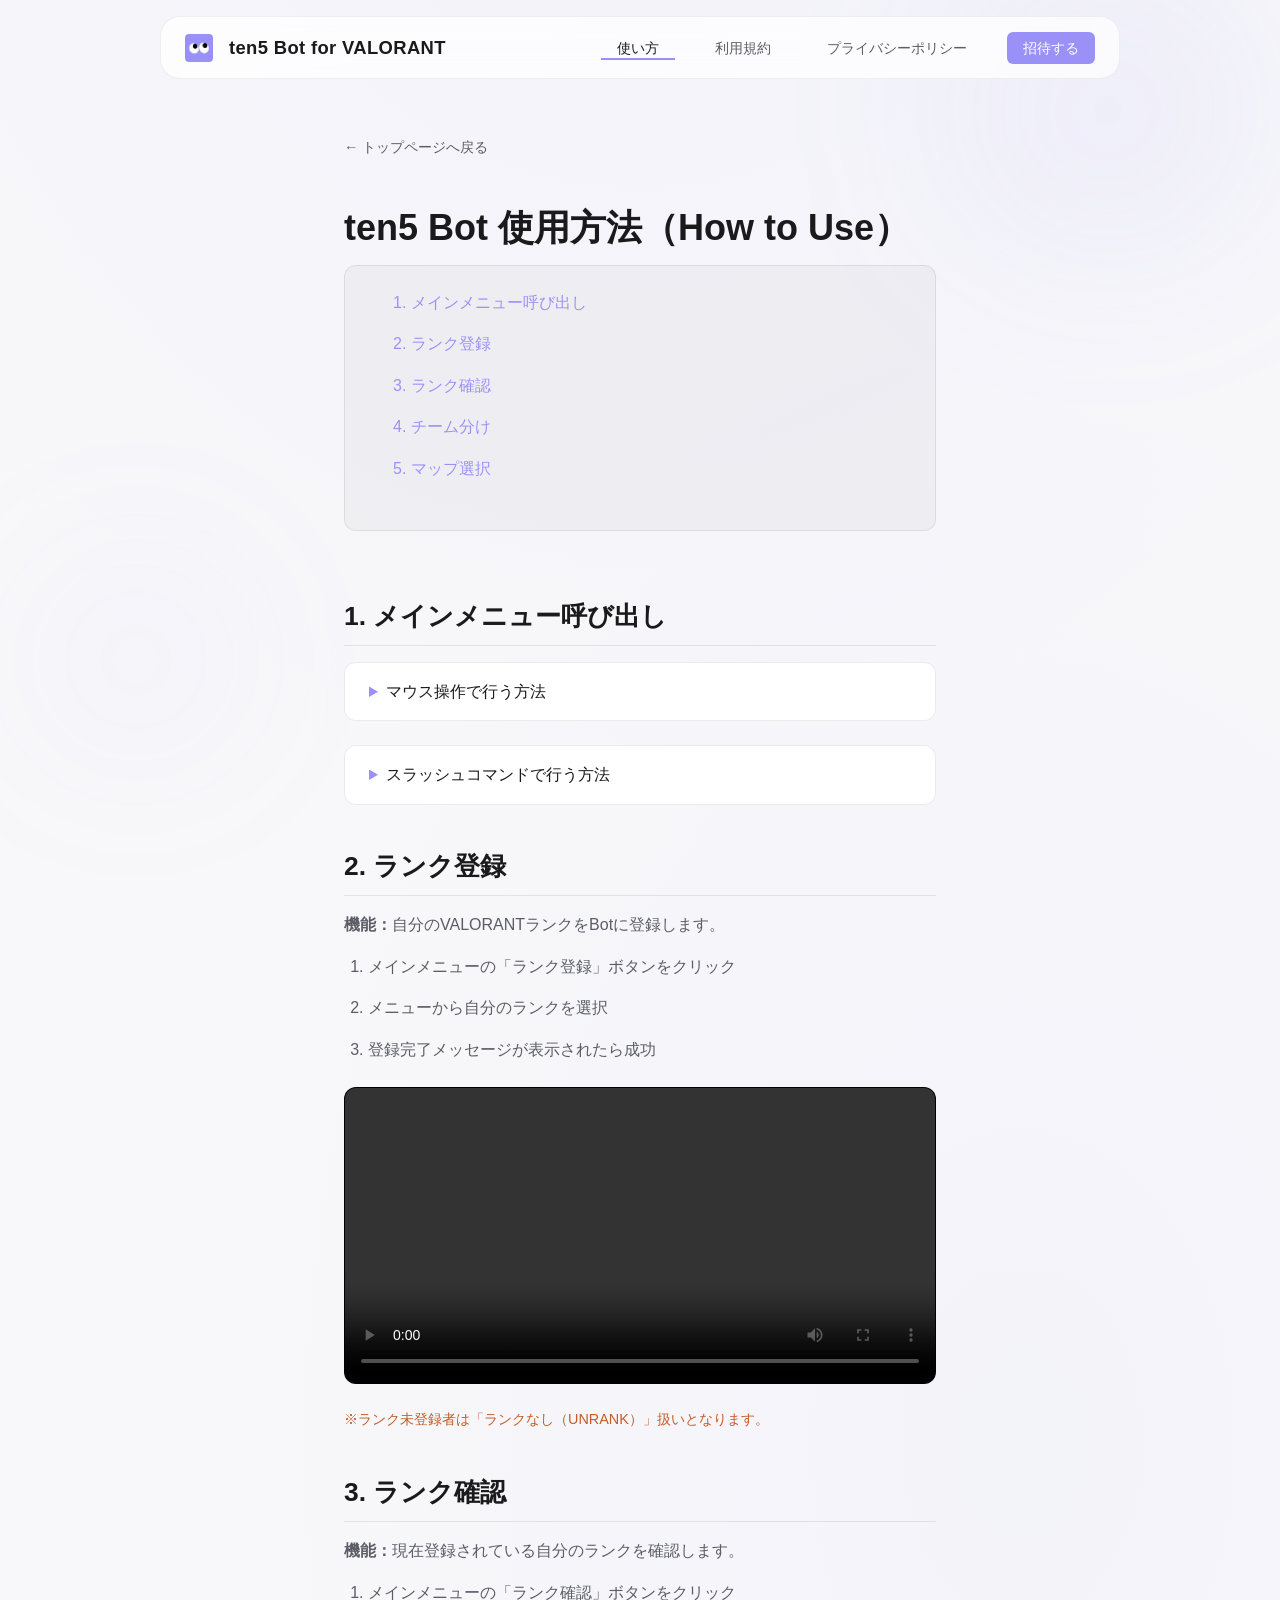
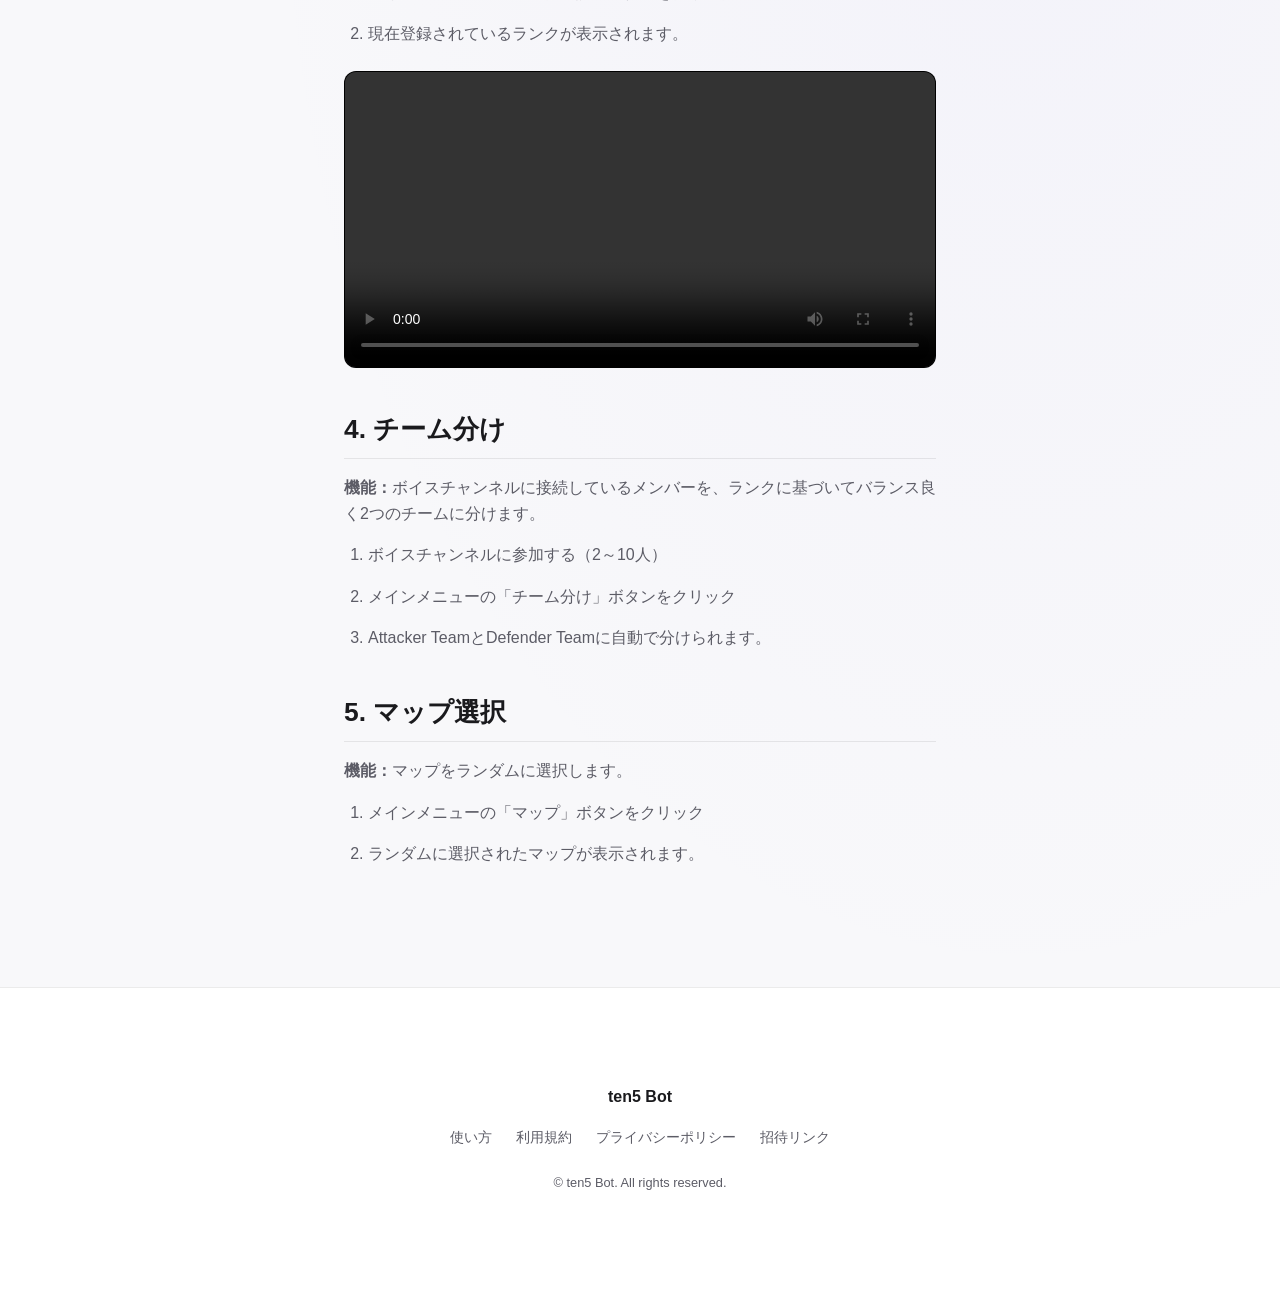
==== manual/index.html @ 1a9ab6ff "Rename ten5Bot to ten5 Bot across site Made-with: Cursor" ====
<!DOCTYPE html>
<html lang="ja">
<head>
  <meta charset="UTF-8">
  <meta name="viewport" content="width=device-width, initial-scale=1.0">
  <meta name="description" content="ten5 Bot（ten5）の使い方。VALORANTカスタムをDiscordで運営するための、ランク登録/ランク確認/チーム分け/マップ選択の手順を解説します。">
  <title>使い方 | ten5 Bot（ten5）- VALORANTカスタム×DiscordBot</title>
  <meta name="robots" content="index,follow,max-image-preview:large,max-snippet:-1,max-video-preview:-1">
  <link rel="canonical" href="https://suistudio00.github.io/ten5bot-docs/manual/">
  <link rel="alternate" hreflang="ja" href="https://suistudio00.github.io/ten5bot-docs/manual/">
  <link rel="alternate" hreflang="x-default" href="https://suistudio00.github.io/ten5bot-docs/manual/">
  <meta property="og:type" content="article">
  <meta property="og:locale" content="ja_JP">
  <meta property="og:site_name" content="ten5 Bot">
  <meta property="og:title" content="使い方 | ten5 Bot（ten5）- VALORANTカスタム×DiscordBot">
  <meta property="og:description" content="VALORANTカスタムをDiscordで運営するための、ランク登録/ランク確認/チーム分け/マップ選択の手順。">
  <meta property="og:url" content="https://suistudio00.github.io/ten5bot-docs/manual/">
  <meta property="og:image" content="https://suistudio00.github.io/ten5bot-docs/img/ten5_icon1.png">
  <meta name="twitter:card" content="summary">
  <meta name="twitter:title" content="使い方 | ten5 Bot（ten5）- VALORANTカスタム×DiscordBot">
  <meta name="twitter:description" content="VALORANTカスタムをDiscordで運営するための、ランク登録/ランク確認/チーム分け/マップ選択の手順。">
  <meta name="twitter:image" content="https://suistudio00.github.io/ten5bot-docs/img/ten5_icon1.png">
  <link rel="stylesheet" href="../style.css">
  <link rel="icon" type="image/png" href="../img/ten5_icon1.png">

  <script type="application/ld+json">
    {
      "@context": "https://schema.org",
      "@type": "TechArticle",
      "headline": "使い方 | ten5 Bot（ten5）- VALORANTカスタム×DiscordBot",
      "about": ["VALORANT", "Discord", "Discord Bot", "VALORANTカスタム", "チーム分け", "ten5", "ten5 Bot"],
      "inLanguage": "ja",
      "url": "https://suistudio00.github.io/ten5bot-docs/manual/",
      "image": "https://suistudio00.github.io/ten5bot-docs/img/ten5_icon1.png",
      "publisher": {
        "@type": "Organization",
        "name": "ten5 Bot"
      }
    }
  </script>
</head>
<body>
  <div class="bg-blob bg-blob--1" aria-hidden="true"></div>
  <div class="bg-blob bg-blob--2" aria-hidden="true"></div>

  <header class="header" id="header">
    <div class="header__inner">
      <a href="../" class="header__brand" aria-label="ten5 Bot for VALORANT トップへ">
        <img src="../img/ten5_icon1.png" alt="" class="header__brand-icon" width="28" height="28">
        <span class="header__brand-text">ten5 Bot<span class="header__brand-suffix"> for VALORANT</span></span>
      </a>
      <nav class="nav" aria-label="メインナビゲーション">
        <ul class="nav__list">
          <li><a href="../manual/" class="nav__link nav__link--current">使い方</a></li>
          <li><a href="../terms/" class="nav__link">利用規約</a></li>
          <li><a href="../privacy/" class="nav__link">プライバシーポリシー</a></li>
          <li><a href="#" class="nav__link nav__link--cta" data-invite-modal>招待する</a></li>
        </ul>
      </nav>
      <button type="button" class="header__menu-btn" aria-label="メニューを開く" aria-expanded="false" aria-controls="nav-menu">
        <span class="header__menu-icon"></span>
      </button>
    </div>
    <div class="header__mobile" id="nav-menu" aria-hidden="true">
      <ul class="nav__list nav__list--mobile">
        <li><a href="../manual/" class="nav__link nav__link--current">使い方</a></li>
        <li><a href="../terms/" class="nav__link">利用規約</a></li>
        <li><a href="../privacy/" class="nav__link">プライバシーポリシー</a></li>
        <li><a href="#" class="nav__link nav__link--cta" data-invite-modal>招待する</a></li>
      </ul>
    </div>
  </header>

  <div class="modal" id="invite-modal" role="dialog" aria-modal="true" aria-label="Botを招待" aria-hidden="true">
    <div class="modal__backdrop" data-modal-close></div>
    <div class="modal__content">
      <button type="button" class="modal__close" aria-label="閉じる" data-modal-close></button>
      <p class="modal__icon-wrap">
        <img src="../img/ten5_icon1.png" alt="" class="modal__icon" width="48" height="48">
      </p>
      <div class="invite-agree">
        <label class="invite-agree__item">
          <input type="checkbox" name="agree-terms-modal" id="agree-terms-modal" class="invite-agree__input">
          <span class="invite-agree__check"></span>
          <span><a href="../terms/">利用規約</a>に同意する</span>
        </label>
        <label class="invite-agree__item">
          <input type="checkbox" name="agree-privacy-modal" id="agree-privacy-modal" class="invite-agree__input">
          <span class="invite-agree__check"></span>
          <span><a href="../privacy/">プライバシーポリシー</a>に同意する</span>
        </label>
      </div>
      <a href="https://discord.com/oauth2/authorize?client_id=1461335201685831790&amp;permissions=8&amp;integration_type=0&amp;scope=bot+applications.commands" id="invite-btn-modal" class="btn btn--primary btn--block invite-btn" aria-disabled="true" target="_blank" rel="noopener noreferrer">
        Botをサーバーに招待する
      </a>
    </div>
  </div>

  <main class="doc-page">
    <div class="container">
      <a href="../" class="doc-page__back">← トップページへ戻る</a>
      <h1 class="doc-page__title">ten5 Bot 使用方法（How to Use）</h1>

      <nav class="doc-page__nav" aria-label="目次">
        <ul>
          <li><a href="#menu">1. メインメニュー呼び出し</a></li>
          <li><a href="#rank-register">2. ランク登録</a></li>
          <li><a href="#rank-check">3. ランク確認</a></li>
          <li><a href="#team-split">4. チーム分け</a></li>
          <li><a href="#map">5. マップ選択</a></li>
        </ul>
      </nav>

      <section id="menu">
        <h2>1. メインメニュー呼び出し</h2>

        <details class="doc-accordion">
          <summary class="doc-accordion__summary">マウス操作で行う方法</summary>
          <div class="doc-accordion__content">
            <ol>
              <li>サーバーのチャット欄左側の「＋」ボタンをクリック</li>
              <li>「アプリを使う」をクリック</li>
              <li>「/ten5」をクリック、チャット欄に「/ten5」と入力されるので Enter</li>
            </ol>
            <figure class="doc-figure">
              <video class="doc-figure__video" src="../img/menu_ui.mp4" controls playsinline></video>
            </figure>
          </div>
        </details>

        <details class="doc-accordion">
          <summary class="doc-accordion__summary">スラッシュコマンドで行う方法</summary>
          <div class="doc-accordion__content">
            <ol>
              <li>サーバーのチャンネルで以下のスラッシュコマンドを入力します。</li>
            </ol>
            <pre class="doc-code"><code>/ten5</code></pre>
            <ol start="2">
              <li>Enterキーで送信</li>
            </ol>
            <figure class="doc-figure">
              <video class="doc-figure__video" src="../img/menu_cmd.mp4" controls playsinline></video>
            </figure>
          </div>
        </details>
      </section>

      <section id="rank-register">
        <h2>2. ランク登録</h2>
        <p><strong>機能：</strong>自分のVALORANTランクをBotに登録します。</p>
        <ol>
          <li>メインメニューの「ランク登録」ボタンをクリック</li>
          <li>メニューから自分のランクを選択</li>
          <li>登録完了メッセージが表示されたら成功</li>
        </ol>
        <figure class="doc-figure">
          <video class="doc-figure__video" src="../img/rank.mp4" controls playsinline></video>
        </figure>
        <p class="doc-note">※ランク未登録者は「ランクなし（UNRANK）」扱いとなります。</p>
      </section>

      <section id="rank-check">
        <h2>3. ランク確認</h2>
        <p><strong>機能：</strong>現在登録されている自分のランクを確認します。</p>
        <ol>
          <li>メインメニューの「ランク確認」ボタンをクリック</li>
          <li>現在登録されているランクが表示されます。</li>
        </ol>
        <figure class="doc-figure">
          <video class="doc-figure__video" src="../img/rank_check.mp4" controls playsinline></video>
        </figure>
      </section>

      <section id="team-split">
        <h2>4. チーム分け</h2>
        <p><strong>機能：</strong>ボイスチャンネルに接続しているメンバーを、ランクに基づいてバランス良く2つのチームに分けます。</p>
        <ol>
          <li>ボイスチャンネルに参加する（2～10人）</li>
          <li>メインメニューの「チーム分け」ボタンをクリック</li>
          <li>Attacker TeamとDefender Teamに自動で分けられます。</li>
        </ol>
      </section>

      <section id="map">
        <h2>5. マップ選択</h2>
        <p><strong>機能：</strong>マップをランダムに選択します。</p>
        <ol>
          <li>メインメニューの「マップ」ボタンをクリック</li>
          <li>ランダムに選択されたマップが表示されます。</li>
        </ol>
      </section>
    </div>
  </main>

  <footer class="footer">
    <div class="container footer__inner">
      <div class="footer__brand">ten5 Bot</div>
      <nav class="footer__nav" aria-label="フッターナビゲーション">
        <a href="../manual/">使い方</a>
        <a href="../terms/">利用規約</a>
        <a href="../privacy/">プライバシーポリシー</a>
        <a href="https://discord.com/oauth2/authorize?client_id=1461335201685831790&amp;permissions=8&amp;integration_type=0&amp;scope=bot+applications.commands" target="_blank" rel="noopener noreferrer">招待リンク</a>
      </nav>
      <p class="footer__copy">&copy; ten5 Bot. All rights reserved.</p>
    </div>
  </footer>

  <script src="../script.js"></script>
</body>
</html>
---- style.css ----
/* ============================================
   ten5 Bot LP - デザインの核：余白・タイポグラフィ・透明感
   ============================================ */

:root {
  /* カラー：白基調 + アクセント rgb(154, 145, 248) */
  --color-bg: #f8f8fa;
  --color-bg-elevated: #ffffff;
  --color-surface: rgba(255, 255, 255, 0.9);
  --color-surface-dark: rgba(0, 0, 0, 0.03);
  --color-border: rgba(0, 0, 0, 0.08);
  --color-text: #1a1a1d;
  --color-text-muted: #5c5c66;
  --color-accent: rgb(154, 145, 248);
  --color-accent-soft: rgba(154, 145, 248, 0.2);
  --color-accent-hover: rgb(138, 128, 240);

  /* 余白：広めで上品に */
  --space-xs: 0.5rem;
  --space-sm: 1rem;
  --space-md: 1.5rem;
  --space-lg: 2.5rem;
  --space-xl: 4rem;
  --space-2xl: 6rem;
  --space-3xl: 8rem;

  --container-max: 720px;
  --container-wide: 960px;

  /* タイポグラフィ：強弱を明確に */
  --font-sans: "Segoe UI", "Hiragino Sans", "Hiragino Kaku Gothic ProN", Meiryo, sans-serif;
  --text-hero: clamp(2rem, 5vw, 3rem);
  --text-h1: clamp(1.75rem, 4vw, 2.25rem);
  --text-h2: clamp(1.35rem, 3vw, 1.65rem);
  --text-body: 1rem;
  --text-small: 0.9rem;
  --text-tiny: 0.8rem;
  --weight-bold: 700;
  --weight-medium: 500;
  --line-tight: 1.25;
  --line-normal: 1.6;

  /* ガラス・角・影 */
  --radius-sm: 6px;
  --radius-md: 12px;
  --radius-lg: 20px;
  --radius-full: 9999px;
  --blur: 12px;
  --transition: 0.2s ease;
}

*, *::before, *::after { box-sizing: border-box; }
html { scroll-behavior: smooth; }
body {
  margin: 0;
  font-family: var(--font-sans);
  font-size: var(--text-body);
  line-height: var(--line-normal);
  color: var(--color-text);
  background: var(--color-bg);
  background-image: radial-gradient(ellipse 80% 50% at 50% -20%, rgba(154, 145, 248, 0.08), transparent),
                   radial-gradient(ellipse 60% 40% at 80% 50%, rgba(154, 145, 248, 0.05), transparent);
  min-height: 100vh;
  -webkit-font-smoothing: antialiased;
}

/* 背景 blob：ぼかした光の玉 */
.bg-blob {
  position: fixed;
  border-radius: 50%;
  filter: blur(80px);
  opacity: 0.5;
  pointer-events: none;
  z-index: 0;
}
.bg-blob--1 {
  width: min(600px, 90vw);
  height: min(400px, 60vw);
  background: radial-gradient(circle, var(--color-accent-soft) 0%, transparent 70%);
  top: -10%;
  right: -10%;
}
.bg-blob--2 {
  width: min(400px, 70vw);
  height: min(300px, 50vw);
  background: radial-gradient(circle, rgba(154, 145, 248, 0.12) 0%, transparent 70%);
  bottom: 10%;
  left: -5%;
}

/* コンテナ：中央寄せ・max-width（body/main に幅制限はなし。各ブロックが .container で 720px） */
.container {
  width: 100%;
  max-width: var(--container-max);
  margin: 0 auto;
  padding: 0 var(--space-md);
  box-sizing: border-box;
}
.container--wide { max-width: var(--container-wide); }

/* ========== ヘッダー ========== */
.header {
  position: fixed;
  top: var(--space-sm);
  left: var(--space-md);
  right: var(--space-md);
  z-index: 100;
  max-width: var(--container-wide);
  margin: 0 auto;
  padding: var(--space-sm) var(--space-md);
  border-radius: var(--radius-lg);
  background: rgba(255, 255, 255, 0.75);
  backdrop-filter: blur(var(--blur));
  -webkit-backdrop-filter: blur(var(--blur));
  border: 1px solid rgba(0, 0, 0, 0.06);
  transition: background var(--transition), border-color var(--transition);
}
.header.is-scrolled {
  background: rgba(255, 255, 255, 0.95);
  border-color: var(--color-border);
}
.header__inner {
  max-width: var(--container-wide);
  margin: 0 auto;
  display: flex;
  align-items: center;
  justify-content: space-between;
}
.header__brand {
  display: inline-flex;
  align-items: center;
  gap: var(--space-sm);
  font-weight: var(--weight-bold);
  font-size: 1.15rem;
  color: var(--color-text);
  text-decoration: none;
  letter-spacing: 0.02em;
}
.header__brand-icon {
  display: block;
  width: 28px;
  height: 28px;
  border-radius: 4px;
  object-fit: cover;
}
.header__brand:hover, .header__brand:focus-visible {
  color: var(--color-accent);
}

.nav__list {
  list-style: none;
  margin: 0;
  padding: 0;
  display: flex;
  align-items: center;
  gap: var(--space-md);
}
.nav__link {
  color: var(--color-text-muted);
  text-decoration: none;
  font-size: var(--text-small);
  padding: var(--space-xs) var(--space-sm);
  border-radius: var(--radius-sm);
  transition: color var(--transition), background var(--transition);
}
.nav__link:hover, .nav__link:focus-visible {
  color: var(--color-text);
  background: var(--color-surface-dark);
}
.nav__link--current {
  color: var(--color-text);
  position: relative;
  padding-bottom: 4px;
}
.nav__link--current::after {
  content: "";
  position: absolute;
  left: 0;
  right: 0;
  bottom: 0;
  height: 2px;
  background: var(--color-accent);
  border-radius: 0;
}
.nav__link--cta {
  color: #ffffff;
  background: var(--color-accent);
  font-weight: var(--weight-medium);
}
.nav__link--cta:hover, .nav__link--cta:focus-visible {
  background: var(--color-accent-hover);
  color: #ffffff;
}
.nav__link--cta.nav__link--current {
  padding-bottom: 4px;
}
.nav__link--cta.nav__link--current::after {
  background: rgba(255, 255, 255, 0.9);
}

/* モバイルメニューボタン */
.header__menu-btn {
  display: none;
  width: 44px;
  height: 44px;
  padding: 0;
  border: none;
  background: transparent;
  color: var(--color-text);
  cursor: pointer;
  border-radius: var(--radius-sm);
  align-items: center;
  justify-content: center;
  transition: background var(--transition);
}
.header__menu-btn:hover, .header__menu-btn:focus-visible {
  background: var(--color-surface-dark);
  outline: 2px solid var(--color-accent);
  outline-offset: 2px;
}
.header__menu-icon {
  display: block;
  width: 20px;
  height: 2px;
  background: currentColor;
  box-shadow: 0 -6px 0 currentColor, 0 6px 0 currentColor;
}

.header__mobile {
  display: none;
  padding: var(--space-sm);
  border-top: 1px solid var(--color-border);
  background: var(--color-bg-elevated);
}
.header__mobile.is-open {
  display: block;
  background: var(--color-bg-elevated);
}
.nav__list--mobile {
  flex-direction: column;
  gap: var(--space-xs);
}
.nav__list--mobile .nav__link { display: block; padding: var(--space-sm); }

@media (max-width: 768px) {
  .nav { display: none; }
  .header__menu-btn { display: flex; }
  .header__brand-suffix { display: none; }
}

/* ========== トップセクション（キャッチ＋招待） ========== */
.top-section {
  position: relative;
  z-index: 1;
  padding: calc(80px + var(--space-2xl)) var(--space-md) var(--space-xl);
}
.top-section__inner {
  display: grid;
  grid-template-columns: 1fr 1fr;
  align-items: center;
  gap: var(--space-xl);
}
.top-section__text {
  text-align: left;
}
.top-section__title {
  margin: 0 0 var(--space-md);
  font-size: clamp(1.25rem, 4vw, 2.5rem);
  font-weight: var(--weight-bold);
  line-height: var(--line-tight);
  letter-spacing: -0.02em;
  color: var(--color-text);
}
.top-section__title-line {
  display: block;
  white-space: nowrap;
}
.top-section__lead {
  margin: 0 0 var(--space-lg);
  font-size: var(--text-body);
  color: var(--color-text-muted);
  line-height: var(--line-normal);
}
.top-section__cta {
  margin: 0;
}
.top-section__cta .invite-agree__item {
  margin-bottom: var(--space-sm);
}
.top-section__cta .btn {
  white-space: nowrap;
}

/* 右カラム：3Dアイコン */
.top-section__visual {
  display: flex;
  align-items: center;
  justify-content: center;
  perspective: 600px;
}
.top-section__icon-3d {
  transform: rotateY(-12deg) rotateX(8deg);
  transition: transform 0.5s ease;
}
.top-section__icon-3d:hover {
  transform: rotateY(0deg) rotateX(0deg) scale(1.05);
}
.top-section__icon-img {
  display: block;
  width: clamp(120px, 18vw, 200px);
  height: auto;
  border-radius: var(--radius-lg);
  box-shadow: 0 20px 60px rgba(0, 0, 0, 0.18), 0 4px 16px rgba(0, 0, 0, 0.08);
}

@media (max-width: 768px) {
  .top-section__inner {
    grid-template-columns: 1fr;
    text-align: center;
  }
  .top-section__text {
    text-align: center;
    order: 1;
  }
  .top-section__visual {
    order: 0;
    margin-bottom: var(--space-md);
  }
  .top-section__icon-img {
    width: 120px;
  }
  .top-section__cta .invite-agree__item {
    justify-content: center;
  }
}

/* ボタン：フラット寄り・洗練 */
.btn {
  display: inline-flex;
  align-items: center;
  justify-content: center;
  gap: var(--space-sm);
  padding: var(--space-sm) var(--space-lg);
  font-family: inherit;
  font-size: var(--text-small);
  font-weight: var(--weight-medium);
  text-decoration: none;
  border: none;
  border-radius: var(--radius-lg);
  cursor: pointer;
  transition: background var(--transition), color var(--transition), opacity var(--transition);
}
.btn__icon {
  display: block;
  width: 20px;
  height: 20px;
  border-radius: var(--radius-sm);
  object-fit: cover;
  flex-shrink: 0;
}
.btn--primary {
  background: var(--color-accent);
  color: #ffffff;
}
.btn--primary:hover:not([aria-disabled="true"]), .btn--primary:focus-visible:not([aria-disabled="true"]) {
  background: var(--color-accent-hover);
  color: #ffffff;
  outline: 2px solid var(--color-accent);
  outline-offset: 2px;
}
.btn--primary[aria-disabled="true"] {
  opacity: 0.5;
  cursor: not-allowed;
  pointer-events: none;
}
.btn--block { width: 100%; }

/* テキストリンク（ボタンではない導線） */
.text-link {
  color: var(--color-accent);
  text-decoration: underline;
  text-underline-offset: 3px;
  font-weight: var(--weight-medium);
}
.text-link:hover,
.text-link:focus-visible {
  color: var(--color-accent-hover);
}

/* ========== セクション共通 ========== */
.section {
  position: relative;
  z-index: 1;
  padding: var(--space-xl) var(--space-md);
}
#usage-section {
  background: var(--color-bg-elevated);
}
.section__title {
  margin: 0 0 var(--space-sm);
  font-size: var(--text-h2);
  font-weight: var(--weight-bold);
  color: var(--color-text);
  text-align: center;
  position: relative;
  padding-bottom: var(--space-sm);
}
.section__title::after {
  content: "";
  position: absolute;
  left: 50%;
  bottom: 0;
  transform: translateX(-50%);
  width: 40px;
  height: 2px;
  background: var(--color-accent);
}
.section__lead {
  margin: 0 0 var(--space-lg);
  color: var(--color-text-muted);
  text-align: center;
  max-width: 36em;
  margin-left: auto;
  margin-right: auto;
}
.usage-link {
  text-align: center;
  margin: 0;
}

/* すっきり、ひとつに：特徴リスト */
.feature-list {
  list-style: none;
  margin: 0;
  padding: 0;
  display: flex;
  flex-direction: column;
  gap: var(--space-md);
  max-width: 640px;
  margin-left: auto;
  margin-right: auto;
}
.feature-item {
  display: block;
}
.feature-item__title {
  margin: 0 0 var(--space-xs);
  font-size: 1.05rem;
  font-weight: var(--weight-bold);
  color: var(--color-text);
}
.feature-item__desc {
  margin: 0;
  font-size: var(--text-small);
  color: var(--color-text-muted);
  line-height: var(--line-normal);
}

/* 招待同意チェックボックス */
.invite-agree {
  margin-bottom: var(--space-lg);
}
.invite-agree__item {
  display: flex;
  align-items: flex-start;
  gap: var(--space-sm);
  cursor: pointer;
  margin-bottom: var(--space-sm);
  font-size: var(--text-small);
  color: var(--color-text);
  line-height: 1.5;
}
.invite-agree__item a {
  color: var(--color-accent);
  text-decoration: none;
}
.invite-agree__item a:hover { text-decoration: underline; }
.invite-agree__input {
  position: absolute;
  width: 1px;
  height: 1px;
  padding: 0;
  margin: -1px;
  overflow: hidden;
  clip: rect(0, 0, 0, 0);
  border: 0;
}
.invite-agree__check {
  flex-shrink: 0;
  width: 20px;
  height: 20px;
  border: 2px solid var(--color-border);
  border-radius: var(--radius-sm);
  background: transparent;
  transition: border-color var(--transition), background var(--transition);
}
.invite-agree__input:focus-visible + .invite-agree__check {
  outline: 2px solid var(--color-accent);
  outline-offset: 2px;
}
.invite-agree__input:checked + .invite-agree__check {
  background: var(--color-accent);
  border-color: var(--color-accent);
}
.invite-agree__input:checked + .invite-agree__check::after {
  content: "";
  display: block;
  width: 6px;
  height: 10px;
  margin: 2px 0 0 6px;
  border: solid #ffffff;
  border-width: 0 2px 2px 0;
  transform: rotate(45deg);
}
.invite-btn { margin-bottom: var(--space-sm); }

/* ========== フッター ========== */
.footer {
  position: relative;
  z-index: 1;
  padding: var(--space-2xl) var(--space-md);
  border-top: 1px solid var(--color-border);
  background: var(--color-bg-elevated);
}
.footer__inner {
  text-align: center;
}
.footer__brand {
  font-weight: var(--weight-bold);
  font-size: 1rem;
  margin-bottom: var(--space-sm);
}
.footer__nav {
  display: flex;
  flex-wrap: wrap;
  justify-content: center;
  gap: var(--space-md);
  margin-bottom: var(--space-md);
}
.footer__nav a {
  color: var(--color-text-muted);
  text-decoration: none;
  font-size: var(--text-small);
}
.footer__nav a:hover, .footer__nav a:focus-visible {
  color: var(--color-accent);
  outline: 2px solid var(--color-accent);
  outline-offset: 2px;
}
.footer__copy {
  margin: 0;
  font-size: var(--text-tiny);
  color: var(--color-text-muted);
}

/* フェードイン用（セクション＝タイトル＋内容の2分割で表示） */
.section__title,
.section__body {
  opacity: 0;
  transform: translateY(12px);
  transition: opacity 0.5s ease, transform 0.5s ease;
}
.section__body {
  transition-delay: 0.1s;
}
.section__title.is-visible,
.section__body.is-visible {
  opacity: 1;
  transform: none;
}
.section__body.is-visible {
  transition-delay: 0s;
}

/* ========== 招待モーダル ========== */
.modal {
  position: fixed;
  inset: 0;
  z-index: 200;
  display: flex;
  align-items: center;
  justify-content: center;
  padding: var(--space-md);
  box-sizing: border-box;
  visibility: hidden;
  opacity: 0;
  transition: visibility var(--transition), opacity var(--transition);
}
.modal.is-open {
  visibility: visible;
  opacity: 1;
}
.modal__backdrop {
  position: absolute;
  inset: 0;
  background: rgba(0, 0, 0, 0.4);
  cursor: pointer;
}
.modal__content {
  position: relative;
  width: 100%;
  max-width: 420px;
  max-height: 90vh;
  overflow: auto;
  background: var(--color-bg-elevated);
  border: 1px solid var(--color-border);
  border-radius: var(--radius-md);
  padding: var(--space-lg);
  padding-top: 3rem;
  box-shadow: 0 8px 32px rgba(0, 0, 0, 0.15);
}
.modal__icon-wrap {
  margin: 0 0 var(--space-md);
  text-align: center;
}
.modal__icon {
  display: inline-block;
  width: 48px;
  height: 48px;
  border-radius: 4px;
  object-fit: cover;
}
.modal__close {
  position: absolute;
  top: var(--space-sm);
  right: var(--space-sm);
  width: 36px;
  height: 36px;
  padding: 0;
  border: none;
  background: transparent;
  color: var(--color-text-muted);
  font-size: 1.5rem;
  line-height: 1;
  cursor: pointer;
  border-radius: var(--radius-sm);
  transition: color var(--transition), background var(--transition);
}
.modal__close:hover,
.modal__close:focus-visible {
  color: var(--color-text);
  background: var(--color-surface-dark);
}
.modal__close::before {
  content: "×";
}

/* ========== ドキュメントページ（terms / privacy）共通 ========== */
.doc-page {
  position: relative;
  z-index: 1;
  min-height: 100vh;
  padding: calc(70px + var(--space-xl)) var(--space-md) var(--space-2xl);
}
.doc-page .container {
  max-width: 640px;
}
.doc-page__back {
  display: inline-flex;
  align-items: center;
  gap: var(--space-xs);
  margin-bottom: var(--space-lg);
  color: var(--color-text-muted);
  text-decoration: none;
  font-size: var(--text-small);
  transition: color var(--transition);
}
.doc-page__back:hover, .doc-page__back:focus-visible {
  color: var(--color-accent);
}
.doc-page__title {
  margin: 0 0 var(--space-xs);
  font-size: var(--text-h1);
  font-weight: var(--weight-bold);
  color: var(--color-text);
}
.doc-page__updated {
  margin: 0 0 var(--space-xl);
  font-size: var(--text-small);
  color: var(--color-text-muted);
}
.doc-page__nav {
  margin: 0 0 var(--space-xl);
  padding: var(--space-md);
  background: var(--color-surface-dark);
  border-radius: var(--radius-md);
  border: 1px solid var(--color-border);
}
.doc-page__nav ul {
  margin: 0;
  padding-left: 0;
  list-style: none;
}
.doc-page__nav li {
  margin: 0 0 0.35rem;
}
.doc-page__nav li:last-child {
  margin-bottom: 0;
}
.doc-page__nav a {
  color: var(--color-accent);
  text-decoration: none;
}
.doc-page__nav a:hover {
  text-decoration: underline;
}
.doc-page h2 {
  margin: var(--space-lg) 0 var(--space-sm);
  font-size: var(--text-h2);
  font-weight: var(--weight-bold);
  color: var(--color-text);
  padding-bottom: var(--space-xs);
  border-bottom: 1px solid var(--color-border);
}
.doc-page h3 {
  margin: var(--space-md) 0 var(--space-xs);
  font-size: 1.1rem;
  font-weight: var(--weight-medium);
  color: var(--color-text);
}
.doc-page p, .doc-page li {
  color: var(--color-text-muted);
  margin: 0 0 var(--space-sm);
  line-height: var(--line-normal);
}
.doc-page ul,
.doc-page ol {
  padding-left: 1.5em;
  margin: 0 0 var(--space-md);
}
.doc-page ol {
  list-style-type: decimal;
}

/* 使い方ページの画像・コード表示 */
.doc-figure {
  margin: 0 0 var(--space-md);
}
.doc-figure__img {
  display: block;
  width: 100%;
  height: auto;
  border-radius: var(--radius-md);
  border: 1px solid var(--color-border);
  background: var(--color-bg-elevated);
}
.doc-figure__video {
  display: block;
  width: 100%;
  max-height: 70vh;
  border-radius: var(--radius-md);
  border: 1px solid var(--color-border);
  background: #000;
}
.doc-page .doc-note {
  color: #c45c26 !important;
  font-size: var(--text-small);
  margin: var(--space-sm) 0 var(--space-md);
}
.doc-code {
  margin: 0 0 var(--space-md);
  padding: var(--space-sm);
  background: var(--color-surface-dark);
  border: 1px solid var(--color-border);
  border-radius: var(--radius-md);
  overflow-x: auto;
}
.doc-code code {
  font-family: ui-monospace, SFMono-Regular, Menlo, Consolas, "Liberation Mono", monospace;
  font-size: 0.95em;
  color: var(--color-text);
}

/* 折りたたみ（details/summary） */
.doc-accordion {
  margin: 0 0 var(--space-md);
  padding: var(--space-sm) var(--space-md);
  background: var(--color-bg-elevated);
  border: 1px solid var(--color-border);
  border-radius: var(--radius-md);
}
.doc-accordion__summary {
  cursor: pointer;
  font-weight: var(--weight-medium);
  color: var(--color-text);
}
.doc-accordion__summary::marker {
  color: var(--color-accent);
}
.doc-accordion__content {
  padding-top: var(--space-sm);
}
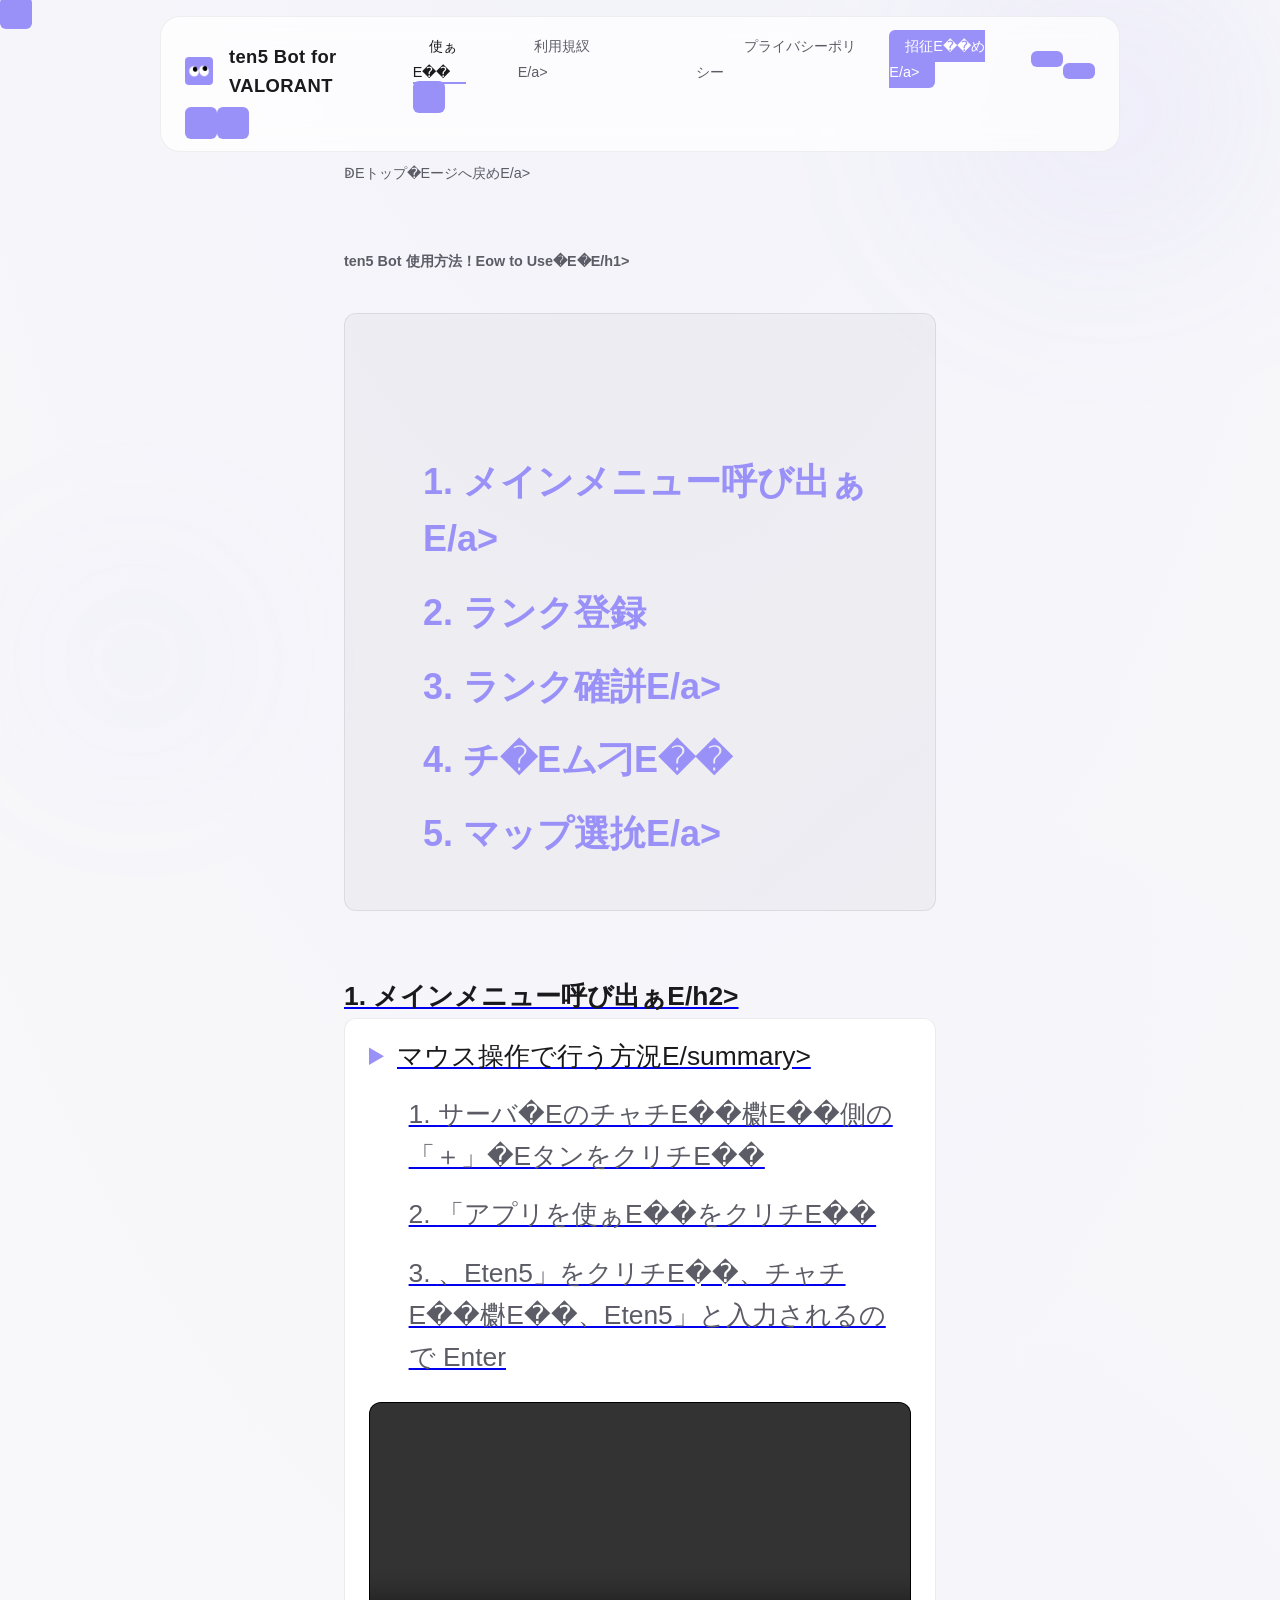
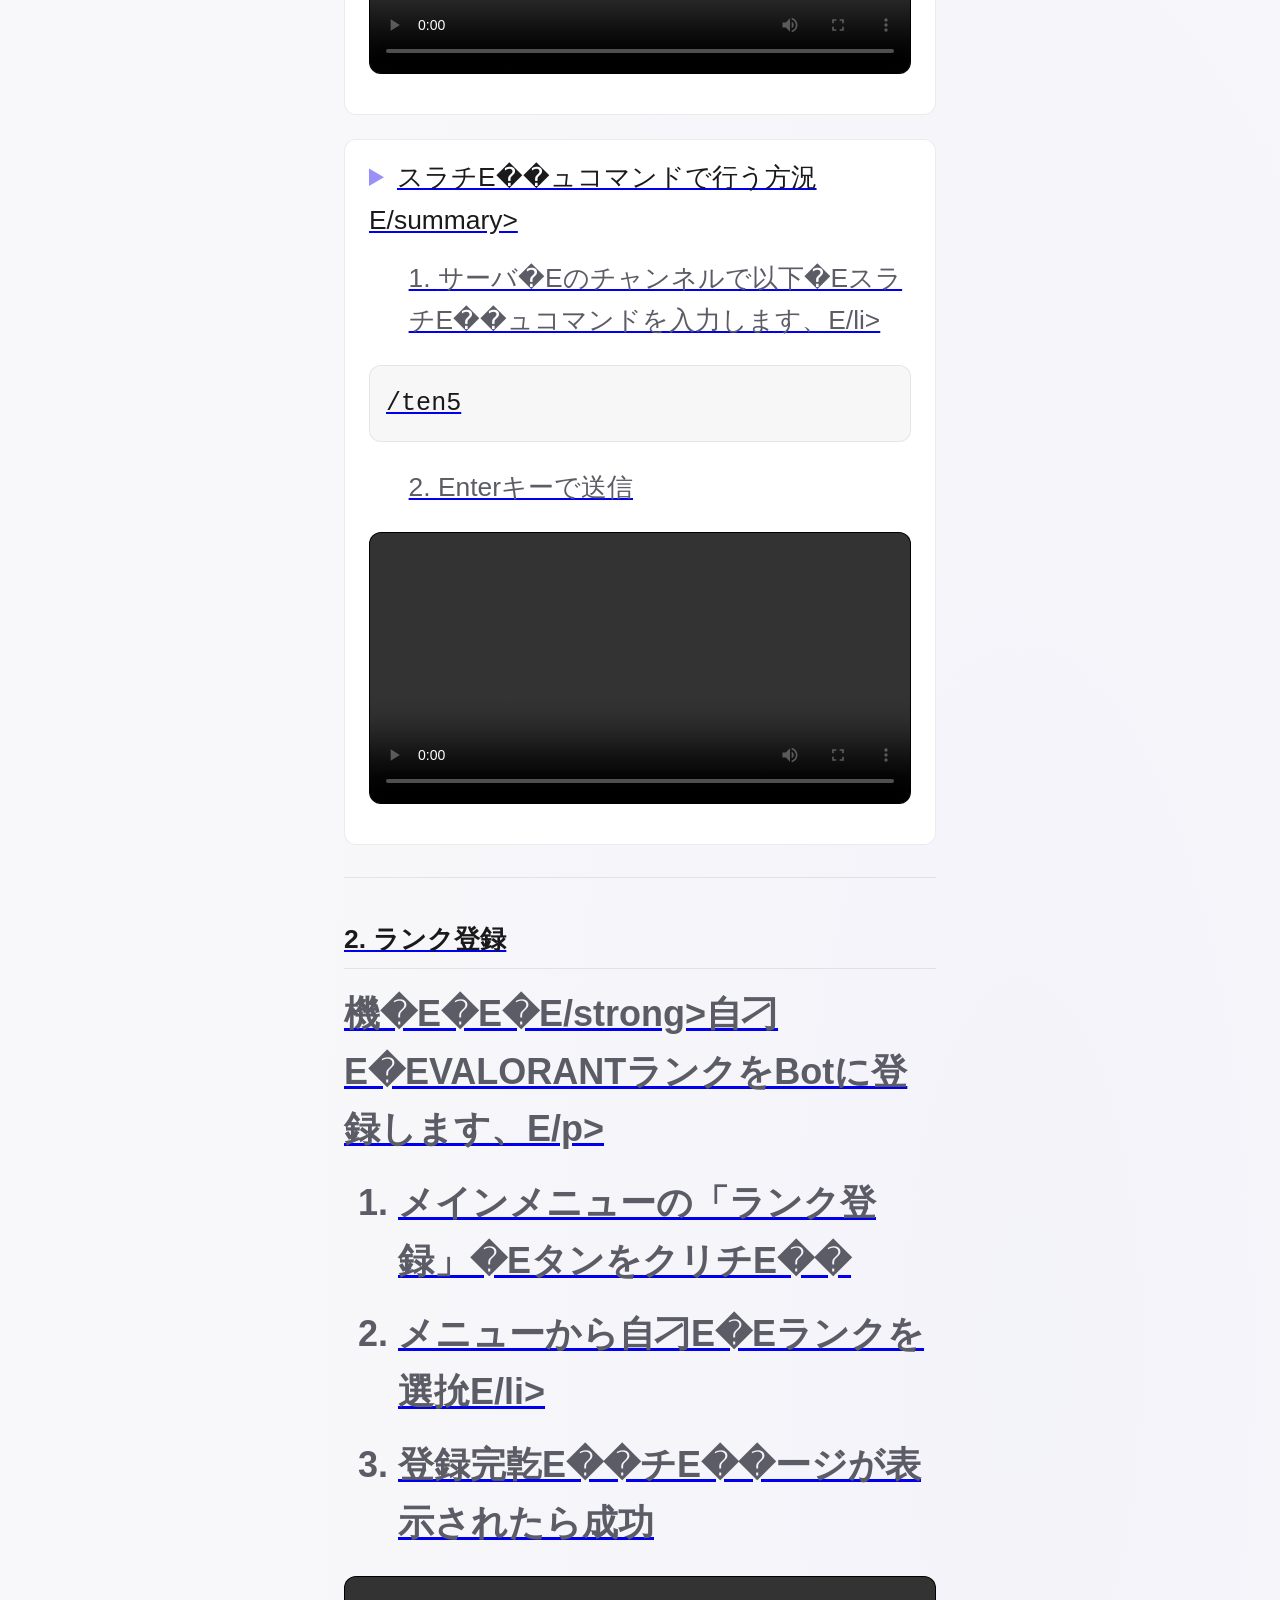
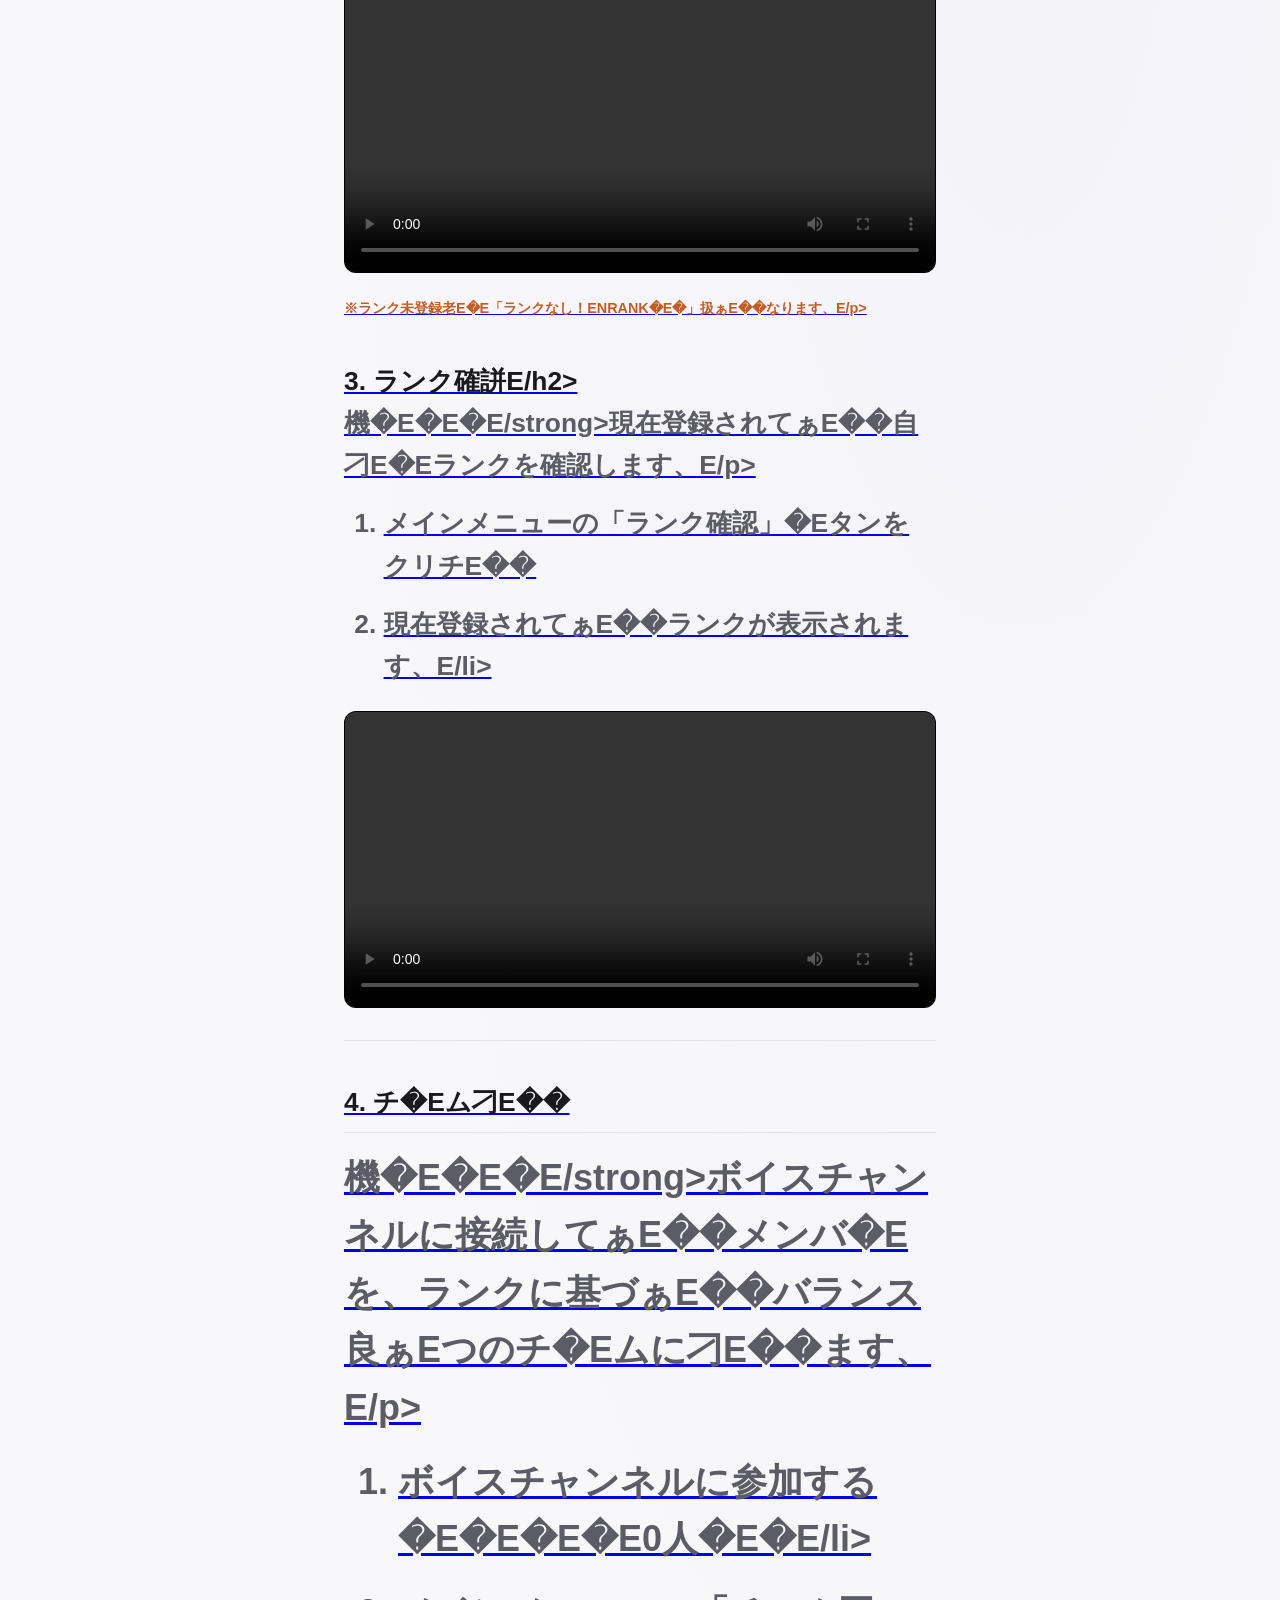
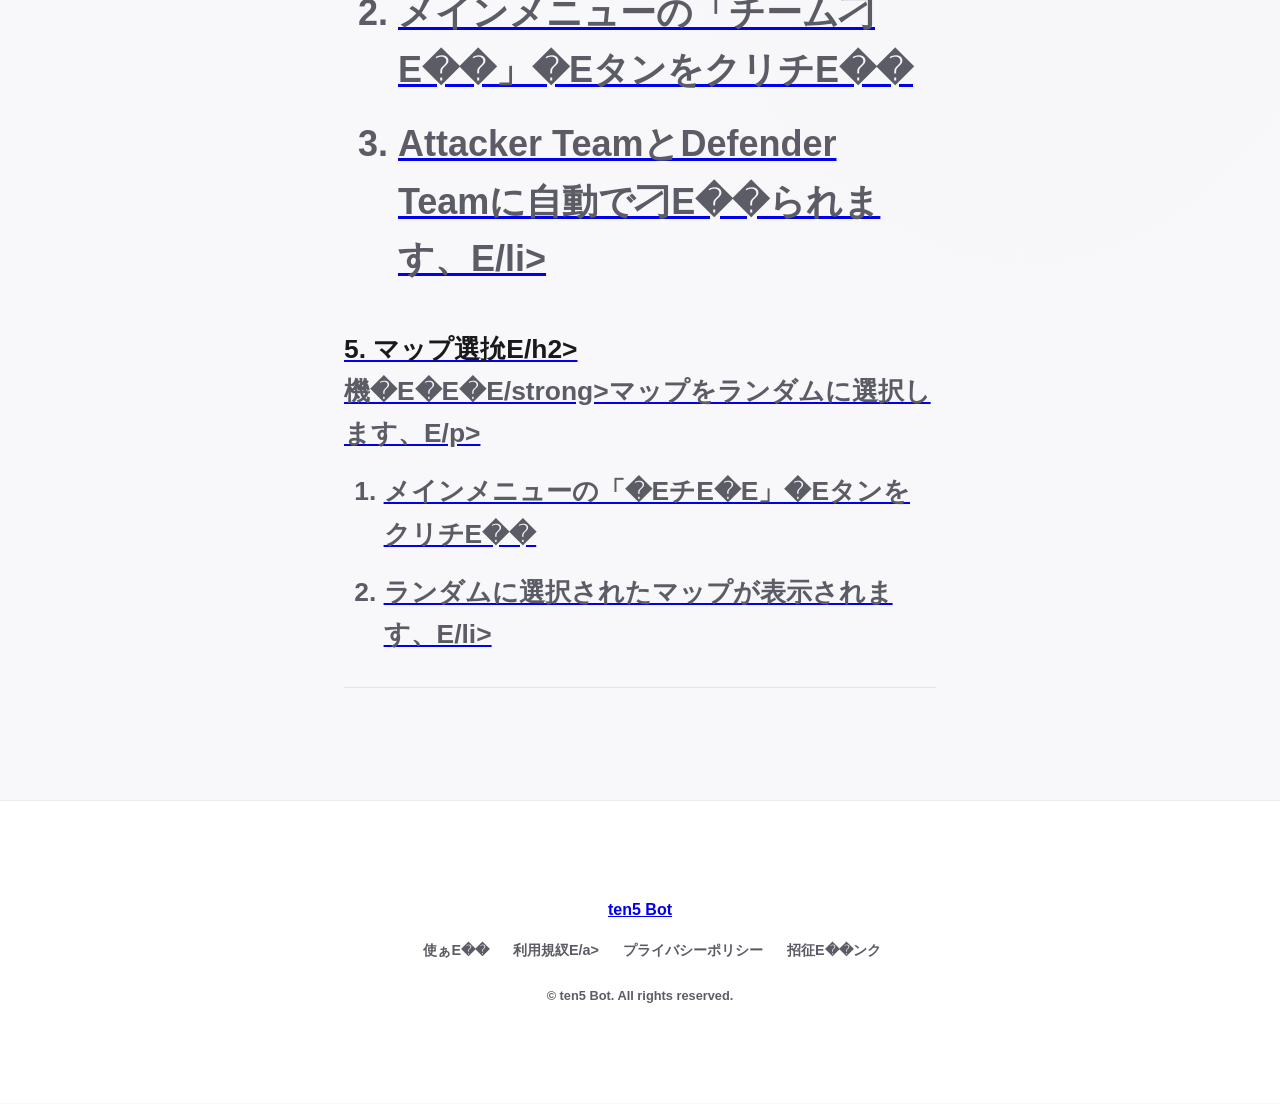
==== commit 07106858: "Move site to suidatte/ten5-docs URLs Made-with: Cursor" ====
--- a/manual/index.html
+++ b/manual/index.html
@@ -3,23 +3,25 @@
 <head>
   <meta charset="UTF-8">
   <meta name="viewport" content="width=device-width, initial-scale=1.0">
-  <meta name="description" content="ten5 Bot（ten5）の使い方。VALORANTカスタムをDiscordで運営するための、ランク登録/ランク確認/チーム分け/マップ選択の手順を解説します。">
-  <title>使い方 | ten5 Bot（ten5）- VALORANTカスタム×DiscordBot</title>
+  <meta name="description" content="ten5 Botの使ぁE��。VALORANTカスタムをDiscordで運営するための、ランク登録/ランク確誁Eチ�Eム刁E��/マップ選択�E手頁E��解説します、E>
+  <title>使ぁE�� | ten5 Bot</title>
   <meta name="robots" content="index,follow,max-image-preview:large,max-snippet:-1,max-video-preview:-1">
-  <link rel="canonical" href="https://suistudio00.github.io/ten5bot-docs/manual/">
-  <link rel="alternate" hreflang="ja" href="https://suistudio00.github.io/ten5bot-docs/manual/">
-  <link rel="alternate" hreflang="x-default" href="https://suistudio00.github.io/ten5bot-docs/manual/">
+  <link rel="canonical" href="https://suidatte.github.io/ten5-docs/manual/">
+  <link rel="alternate" hreflang="ja" href="https://suidatte.github.io/ten5-docs/manual/">
+  <link rel="alternate" hreflang="x-default" href="https://suidatte.github.io/ten5-docs/manual/">
   <meta property="og:type" content="article">
   <meta property="og:locale" content="ja_JP">
   <meta property="og:site_name" content="ten5 Bot">
-  <meta property="og:title" content="使い方 | ten5 Bot（ten5）- VALORANTカスタム×DiscordBot">
-  <meta property="og:description" content="VALORANTカスタムをDiscordで運営するための、ランク登録/ランク確認/チーム分け/マップ選択の手順。">
-  <meta property="og:url" content="https://suistudio00.github.io/ten5bot-docs/manual/">
-  <meta property="og:image" content="https://suistudio00.github.io/ten5bot-docs/img/ten5_icon1.png">
-  <meta name="twitter:card" content="summary">
-  <meta name="twitter:title" content="使い方 | ten5 Bot（ten5）- VALORANTカスタム×DiscordBot">
-  <meta name="twitter:description" content="VALORANTカスタムをDiscordで運営するための、ランク登録/ランク確認/チーム分け/マップ選択の手順。">
-  <meta name="twitter:image" content="https://suistudio00.github.io/ten5bot-docs/img/ten5_icon1.png">
+  <meta property="og:title" content="使ぁE�� | ten5 Bot">
+  <meta property="og:description" content="VALORANTカスタムをDiscordで運営するための、ランク登録/ランク確誁Eチ�Eム刁E��/マップ選択�E手頁E��E>
+  <meta property="og:url" content="https://suidatte.github.io/ten5-docs/manual/">
+  <meta property="og:image" content="https://suidatte.github.io/ten5-docs/img/ogp.jpg">
+  <meta property="og:image:alt" content="ten5 Bot 使ぁE��">
+  <meta name="twitter:card" content="summary_large_image">
+  <meta name="twitter:title" content="使ぁE�� | ten5 Bot">
+  <meta name="twitter:description" content="VALORANTカスタムをDiscordで運営するための、ランク登録/ランク確誁Eチ�Eム刁E��/マップ選択�E手頁E��E>
+  <meta name="twitter:image" content="https://suidatte.github.io/ten5-docs/img/ogp.jpg">
+  <meta name="twitter:image:alt" content="ten5 Bot 使ぁE��">
   <link rel="stylesheet" href="../style.css">
   <link rel="icon" type="image/png" href="../img/ten5_icon1.png">
 
@@ -27,11 +29,11 @@
     {
       "@context": "https://schema.org",
       "@type": "TechArticle",
-      "headline": "使い方 | ten5 Bot（ten5）- VALORANTカスタム×DiscordBot",
-      "about": ["VALORANT", "Discord", "Discord Bot", "VALORANTカスタム", "チーム分け", "ten5", "ten5 Bot"],
+      "headline": "使ぁE�� | ten5 Bot",
+      "about": ["VALORANT", "Discord", "Discord Bot", "VALORANTカスタム", "チ�Eム刁E��", "ten5", "ten5 Bot"],
       "inLanguage": "ja",
-      "url": "https://suistudio00.github.io/ten5bot-docs/manual/",
-      "image": "https://suistudio00.github.io/ten5bot-docs/img/ten5_icon1.png",
+      "url": "https://suidatte.github.io/ten5-docs/manual/",
+      "image": "https://suidatte.github.io/ten5-docs/img/ogp.jpg",
       "publisher": {
         "@type": "Organization",
         "name": "ten5 Bot"
@@ -51,30 +53,30 @@
       </a>
       <nav class="nav" aria-label="メインナビゲーション">
         <ul class="nav__list">
-          <li><a href="../manual/" class="nav__link nav__link--current">使い方</a></li>
-          <li><a href="../terms/" class="nav__link">利用規約</a></li>
+          <li><a href="../manual/" class="nav__link nav__link--current">使ぁE��</a></li>
+          <li><a href="../terms/" class="nav__link">利用規紁E/a></li>
           <li><a href="../privacy/" class="nav__link">プライバシーポリシー</a></li>
-          <li><a href="#" class="nav__link nav__link--cta" data-invite-modal>招待する</a></li>
+          <li><a href="#" class="nav__link nav__link--cta" data-invite-modal>招征E��めE/a></li>
         </ul>
       </nav>
-      <button type="button" class="header__menu-btn" aria-label="メニューを開く" aria-expanded="false" aria-controls="nav-menu">
+      <button type="button" class="header__menu-btn" aria-label="メニューを開ぁE aria-expanded="false" aria-controls="nav-menu">
         <span class="header__menu-icon"></span>
       </button>
     </div>
     <div class="header__mobile" id="nav-menu" aria-hidden="true">
       <ul class="nav__list nav__list--mobile">
-        <li><a href="../manual/" class="nav__link nav__link--current">使い方</a></li>
-        <li><a href="../terms/" class="nav__link">利用規約</a></li>
+        <li><a href="../manual/" class="nav__link nav__link--current">使ぁE��</a></li>
+        <li><a href="../terms/" class="nav__link">利用規紁E/a></li>
         <li><a href="../privacy/" class="nav__link">プライバシーポリシー</a></li>
-        <li><a href="#" class="nav__link nav__link--cta" data-invite-modal>招待する</a></li>
+        <li><a href="#" class="nav__link nav__link--cta" data-invite-modal>招征E��めE/a></li>
       </ul>
     </div>
   </header>
 
-  <div class="modal" id="invite-modal" role="dialog" aria-modal="true" aria-label="Botを招待" aria-hidden="true">
+  <div class="modal" id="invite-modal" role="dialog" aria-modal="true" aria-label="Botを招征E aria-hidden="true">
     <div class="modal__backdrop" data-modal-close></div>
     <div class="modal__content">
-      <button type="button" class="modal__close" aria-label="閉じる" data-modal-close></button>
+      <button type="button" class="modal__close" aria-label="閉じめE data-modal-close></button>
       <p class="modal__icon-wrap">
         <img src="../img/ten5_icon1.png" alt="" class="modal__icon" width="48" height="48">
       </p>
@@ -82,7 +84,7 @@
         <label class="invite-agree__item">
           <input type="checkbox" name="agree-terms-modal" id="agree-terms-modal" class="invite-agree__input">
           <span class="invite-agree__check"></span>
-          <span><a href="../terms/">利用規約</a>に同意する</span>
+          <span><a href="../terms/">利用規紁E/a>に同意する</span>
         </label>
         <label class="invite-agree__item">
           <input type="checkbox" name="agree-privacy-modal" id="agree-privacy-modal" class="invite-agree__input">
@@ -91,36 +93,36 @@
         </label>
       </div>
       <a href="https://discord.com/oauth2/authorize?client_id=1461335201685831790&amp;permissions=8&amp;integration_type=0&amp;scope=bot+applications.commands" id="invite-btn-modal" class="btn btn--primary btn--block invite-btn" aria-disabled="true" target="_blank" rel="noopener noreferrer">
-        Botをサーバーに招待する
+        Botをサーバ�Eに招征E��めE
       </a>
     </div>
   </div>
 
   <main class="doc-page">
     <div class="container">
-      <a href="../" class="doc-page__back">← トップページへ戻る</a>
-      <h1 class="doc-page__title">ten5 Bot 使用方法（How to Use）</h1>
+      <a href="../" class="doc-page__back">ↁEトップ�Eージへ戻めE/a>
+      <h1 class="doc-page__title">ten5 Bot 使用方法！Eow to Use�E�E/h1>
 
       <nav class="doc-page__nav" aria-label="目次">
         <ul>
-          <li><a href="#menu">1. メインメニュー呼び出し</a></li>
+          <li><a href="#menu">1. メインメニュー呼び出ぁE/a></li>
           <li><a href="#rank-register">2. ランク登録</a></li>
-          <li><a href="#rank-check">3. ランク確認</a></li>
-          <li><a href="#team-split">4. チーム分け</a></li>
-          <li><a href="#map">5. マップ選択</a></li>
+          <li><a href="#rank-check">3. ランク確誁E/a></li>
+          <li><a href="#team-split">4. チ�Eム刁E��</a></li>
+          <li><a href="#map">5. マップ選抁E/a></li>
         </ul>
       </nav>
 
       <section id="menu">
-        <h2>1. メインメニュー呼び出し</h2>
+        <h2>1. メインメニュー呼び出ぁE/h2>
 
         <details class="doc-accordion">
-          <summary class="doc-accordion__summary">マウス操作で行う方法</summary>
+          <summary class="doc-accordion__summary">マウス操作で行う方況E/summary>
           <div class="doc-accordion__content">
             <ol>
-              <li>サーバーのチャット欄左側の「＋」ボタンをクリック</li>
-              <li>「アプリを使う」をクリック</li>
-              <li>「/ten5」をクリック、チャット欄に「/ten5」と入力されるので Enter</li>
+              <li>サーバ�EのチャチE��欁E��側の「＋」�EタンをクリチE��</li>
+              <li>「アプリを使ぁE��をクリチE��</li>
+              <li>、Eten5」をクリチE��、チャチE��欁E��、Eten5」と入力されるので Enter</li>
             </ol>
             <figure class="doc-figure">
               <video class="doc-figure__video" src="../img/menu_ui.mp4" controls playsinline></video>
@@ -129,10 +131,10 @@
         </details>
 
         <details class="doc-accordion">
-          <summary class="doc-accordion__summary">スラッシュコマンドで行う方法</summary>
+          <summary class="doc-accordion__summary">スラチE��ュコマンドで行う方況E/summary>
           <div class="doc-accordion__content">
             <ol>
-              <li>サーバーのチャンネルで以下のスラッシュコマンドを入力します。</li>
+              <li>サーバ�Eのチャンネルで以下�EスラチE��ュコマンドを入力します、E/li>
             </ol>
             <pre class="doc-code"><code>/ten5</code></pre>
             <ol start="2">
@@ -147,24 +149,24 @@
 
       <section id="rank-register">
         <h2>2. ランク登録</h2>
-        <p><strong>機能：</strong>自分のVALORANTランクをBotに登録します。</p>
-        <ol>
-          <li>メインメニューの「ランク登録」ボタンをクリック</li>
-          <li>メニューから自分のランクを選択</li>
-          <li>登録完了メッセージが表示されたら成功</li>
+        <p><strong>機�E�E�E/strong>自刁E�EVALORANTランクをBotに登録します、E/p>
+        <ol>
+          <li>メインメニューの「ランク登録」�EタンをクリチE��</li>
+          <li>メニューから自刁E�Eランクを選抁E/li>
+          <li>登録完亁E��チE��ージが表示されたら成功</li>
         </ol>
         <figure class="doc-figure">
           <video class="doc-figure__video" src="../img/rank.mp4" controls playsinline></video>
         </figure>
-        <p class="doc-note">※ランク未登録者は「ランクなし（UNRANK）」扱いとなります。</p>
+        <p class="doc-note">※ランク未登録老E�E「ランクなし！ENRANK�E�」扱ぁE��なります、E/p>
       </section>
 
       <section id="rank-check">
-        <h2>3. ランク確認</h2>
-        <p><strong>機能：</strong>現在登録されている自分のランクを確認します。</p>
-        <ol>
-          <li>メインメニューの「ランク確認」ボタンをクリック</li>
-          <li>現在登録されているランクが表示されます。</li>
+        <h2>3. ランク確誁E/h2>
+        <p><strong>機�E�E�E/strong>現在登録されてぁE��自刁E�Eランクを確認します、E/p>
+        <ol>
+          <li>メインメニューの「ランク確認」�EタンをクリチE��</li>
+          <li>現在登録されてぁE��ランクが表示されます、E/li>
         </ol>
         <figure class="doc-figure">
           <video class="doc-figure__video" src="../img/rank_check.mp4" controls playsinline></video>
@@ -172,21 +174,21 @@
       </section>
 
       <section id="team-split">
-        <h2>4. チーム分け</h2>
-        <p><strong>機能：</strong>ボイスチャンネルに接続しているメンバーを、ランクに基づいてバランス良く2つのチームに分けます。</p>
-        <ol>
-          <li>ボイスチャンネルに参加する（2～10人）</li>
-          <li>メインメニューの「チーム分け」ボタンをクリック</li>
-          <li>Attacker TeamとDefender Teamに自動で分けられます。</li>
+        <h2>4. チ�Eム刁E��</h2>
+        <p><strong>機�E�E�E/strong>ボイスチャンネルに接続してぁE��メンバ�Eを、ランクに基づぁE��バランス良ぁEつのチ�Eムに刁E��ます、E/p>
+        <ol>
+          <li>ボイスチャンネルに参加する�E�E�E�E0人�E�E/li>
+          <li>メインメニューの「チーム刁E��」�EタンをクリチE��</li>
+          <li>Attacker TeamとDefender Teamに自動で刁E��られます、E/li>
         </ol>
       </section>
 
       <section id="map">
-        <h2>5. マップ選択</h2>
-        <p><strong>機能：</strong>マップをランダムに選択します。</p>
-        <ol>
-          <li>メインメニューの「マップ」ボタンをクリック</li>
-          <li>ランダムに選択されたマップが表示されます。</li>
+        <h2>5. マップ選抁E/h2>
+        <p><strong>機�E�E�E/strong>マップをランダムに選択します、E/p>
+        <ol>
+          <li>メインメニューの「�EチE�E」�EタンをクリチE��</li>
+          <li>ランダムに選択されたマップが表示されます、E/li>
         </ol>
       </section>
     </div>
@@ -196,10 +198,10 @@
     <div class="container footer__inner">
       <div class="footer__brand">ten5 Bot</div>
       <nav class="footer__nav" aria-label="フッターナビゲーション">
-        <a href="../manual/">使い方</a>
-        <a href="../terms/">利用規約</a>
+        <a href="../manual/">使ぁE��</a>
+        <a href="../terms/">利用規紁E/a>
         <a href="../privacy/">プライバシーポリシー</a>
-        <a href="https://discord.com/oauth2/authorize?client_id=1461335201685831790&amp;permissions=8&amp;integration_type=0&amp;scope=bot+applications.commands" target="_blank" rel="noopener noreferrer">招待リンク</a>
+        <a href="https://discord.com/oauth2/authorize?client_id=1461335201685831790&amp;permissions=8&amp;integration_type=0&amp;scope=bot+applications.commands" target="_blank" rel="noopener noreferrer">招征E��ンク</a>
       </nav>
       <p class="footer__copy">&copy; ten5 Bot. All rights reserved.</p>
     </div>
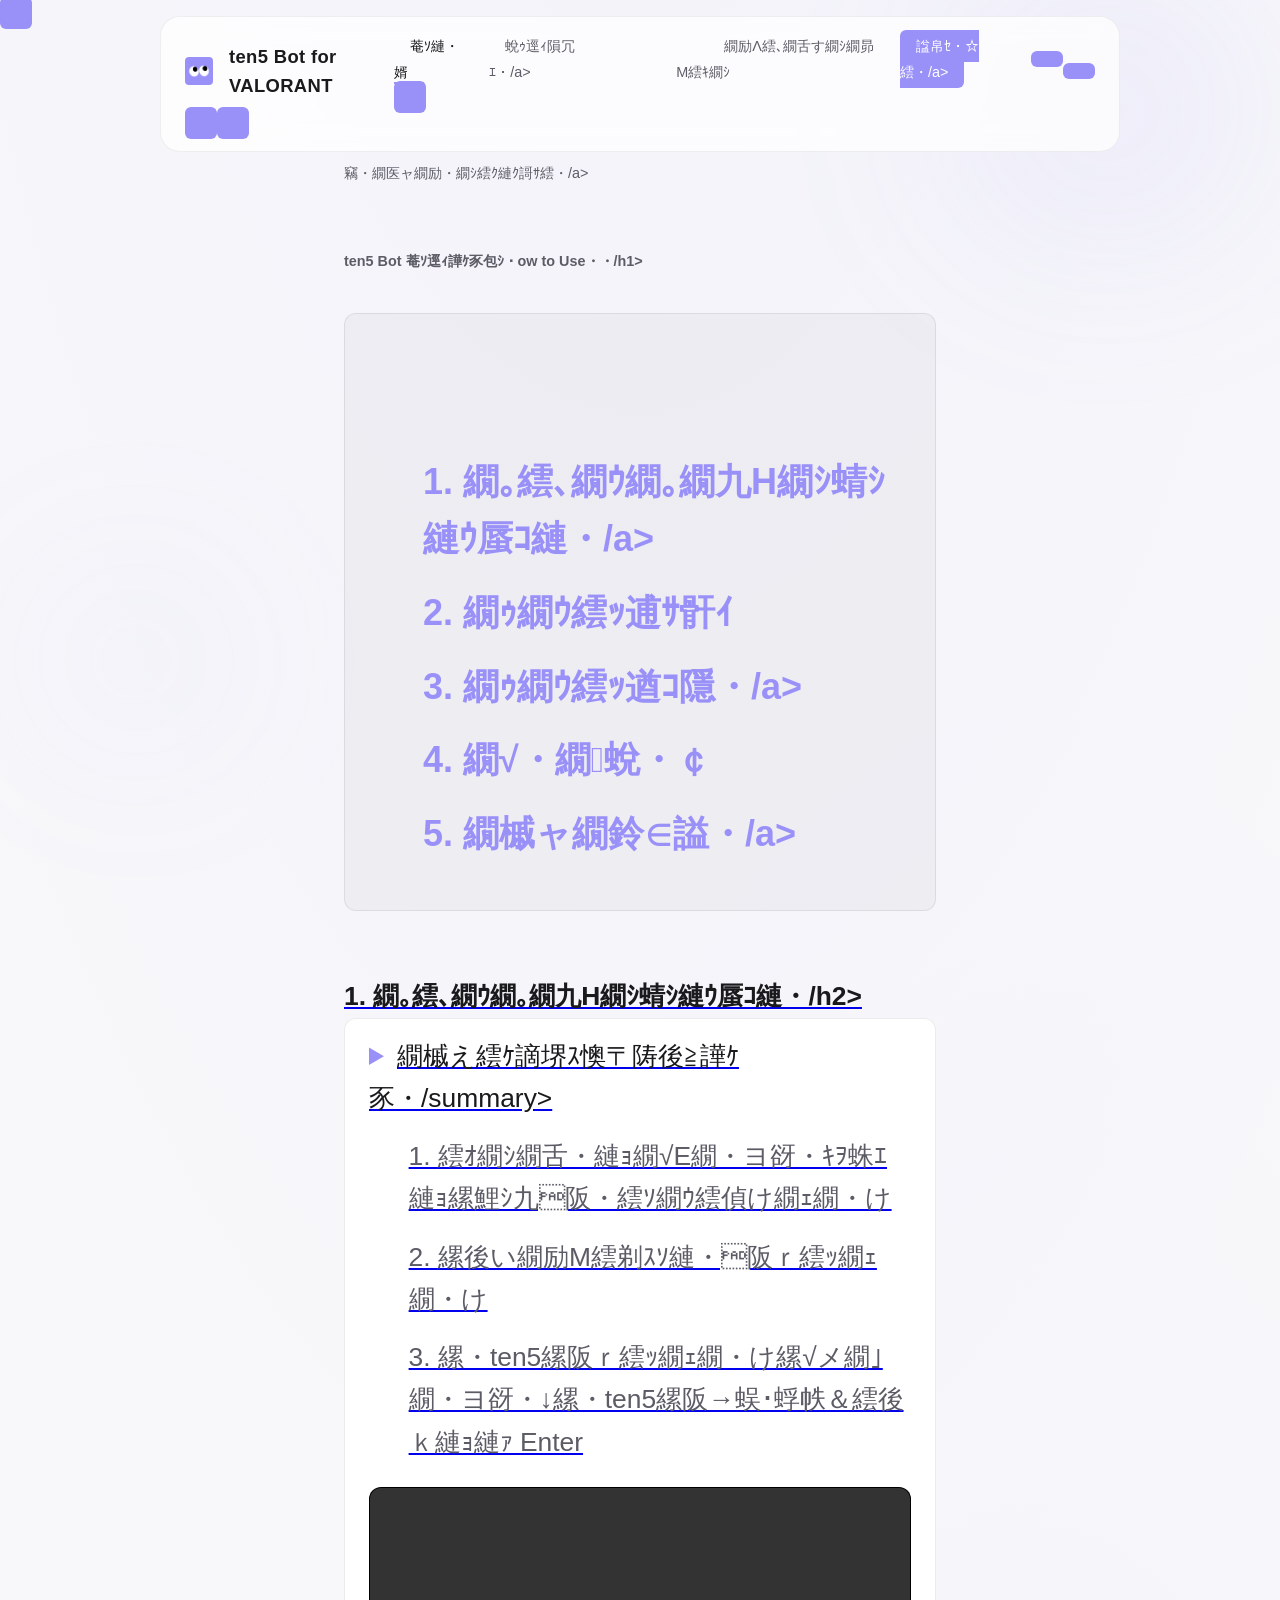
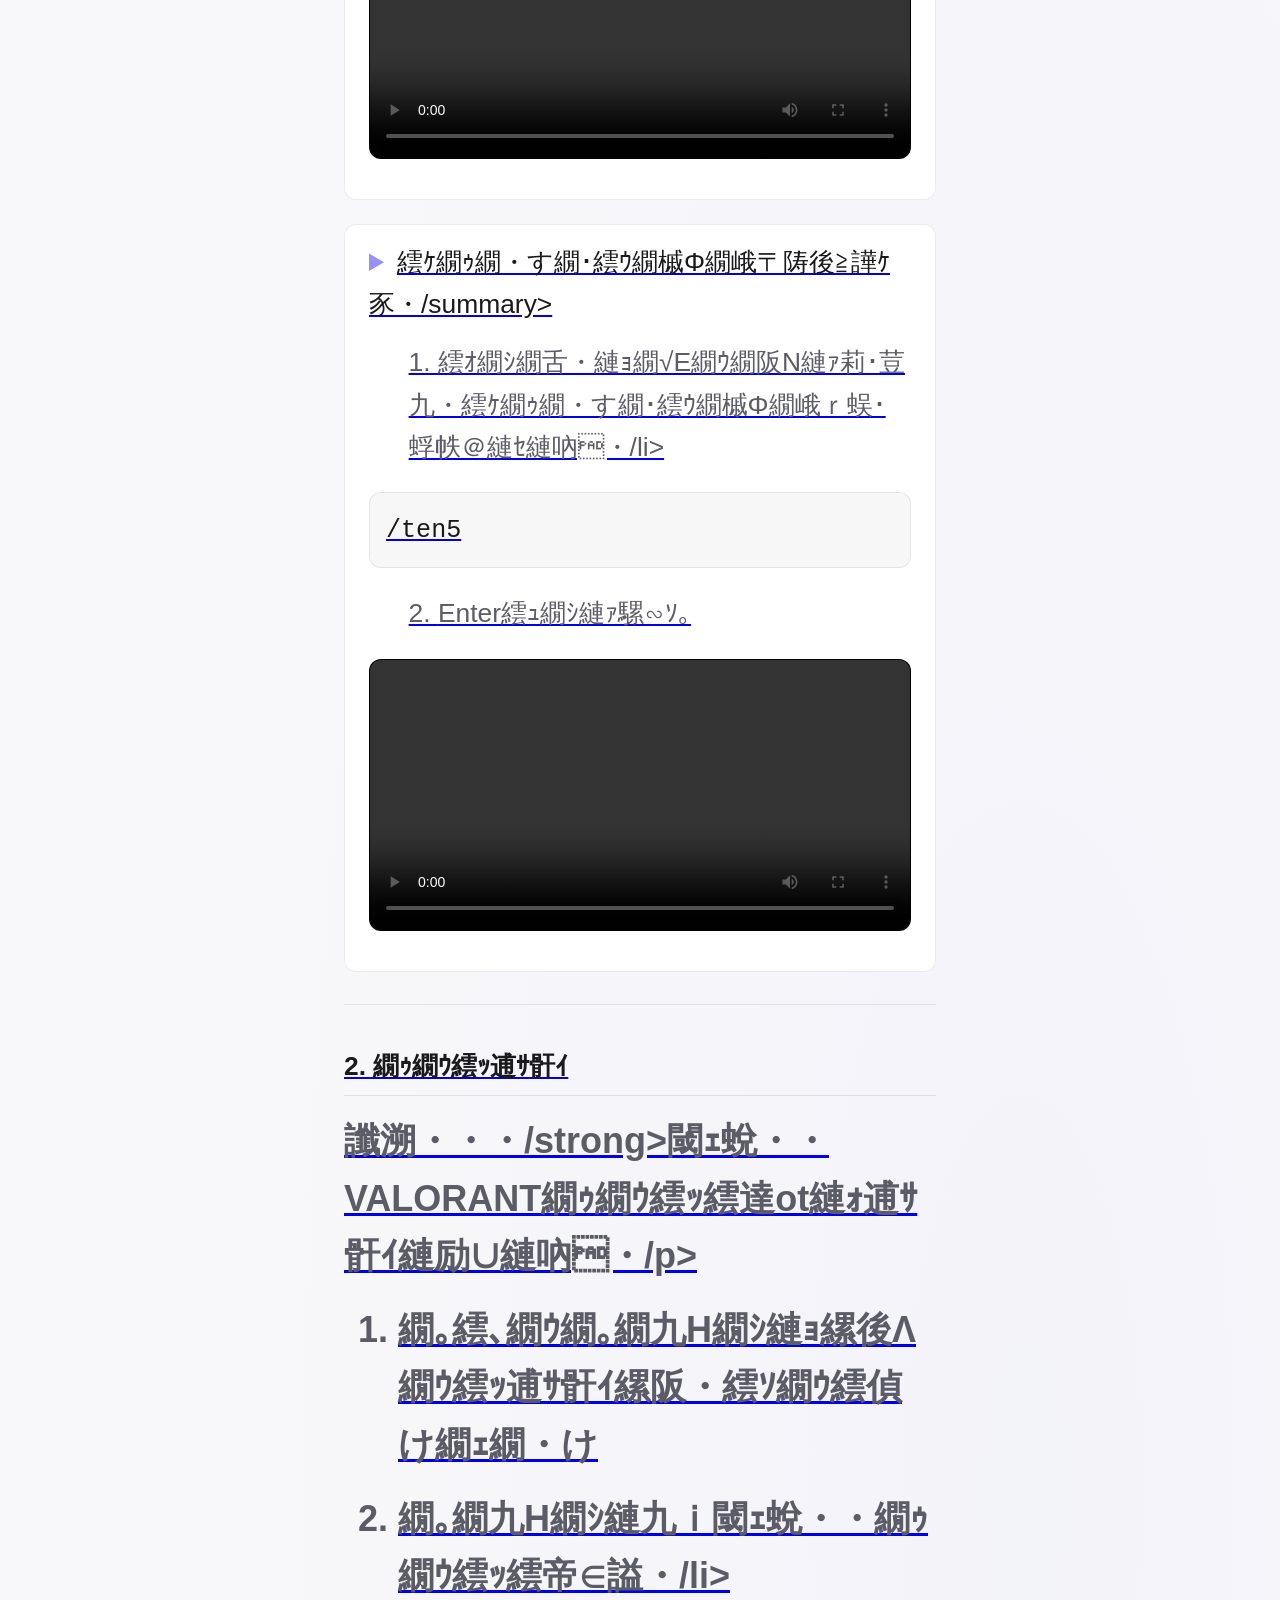
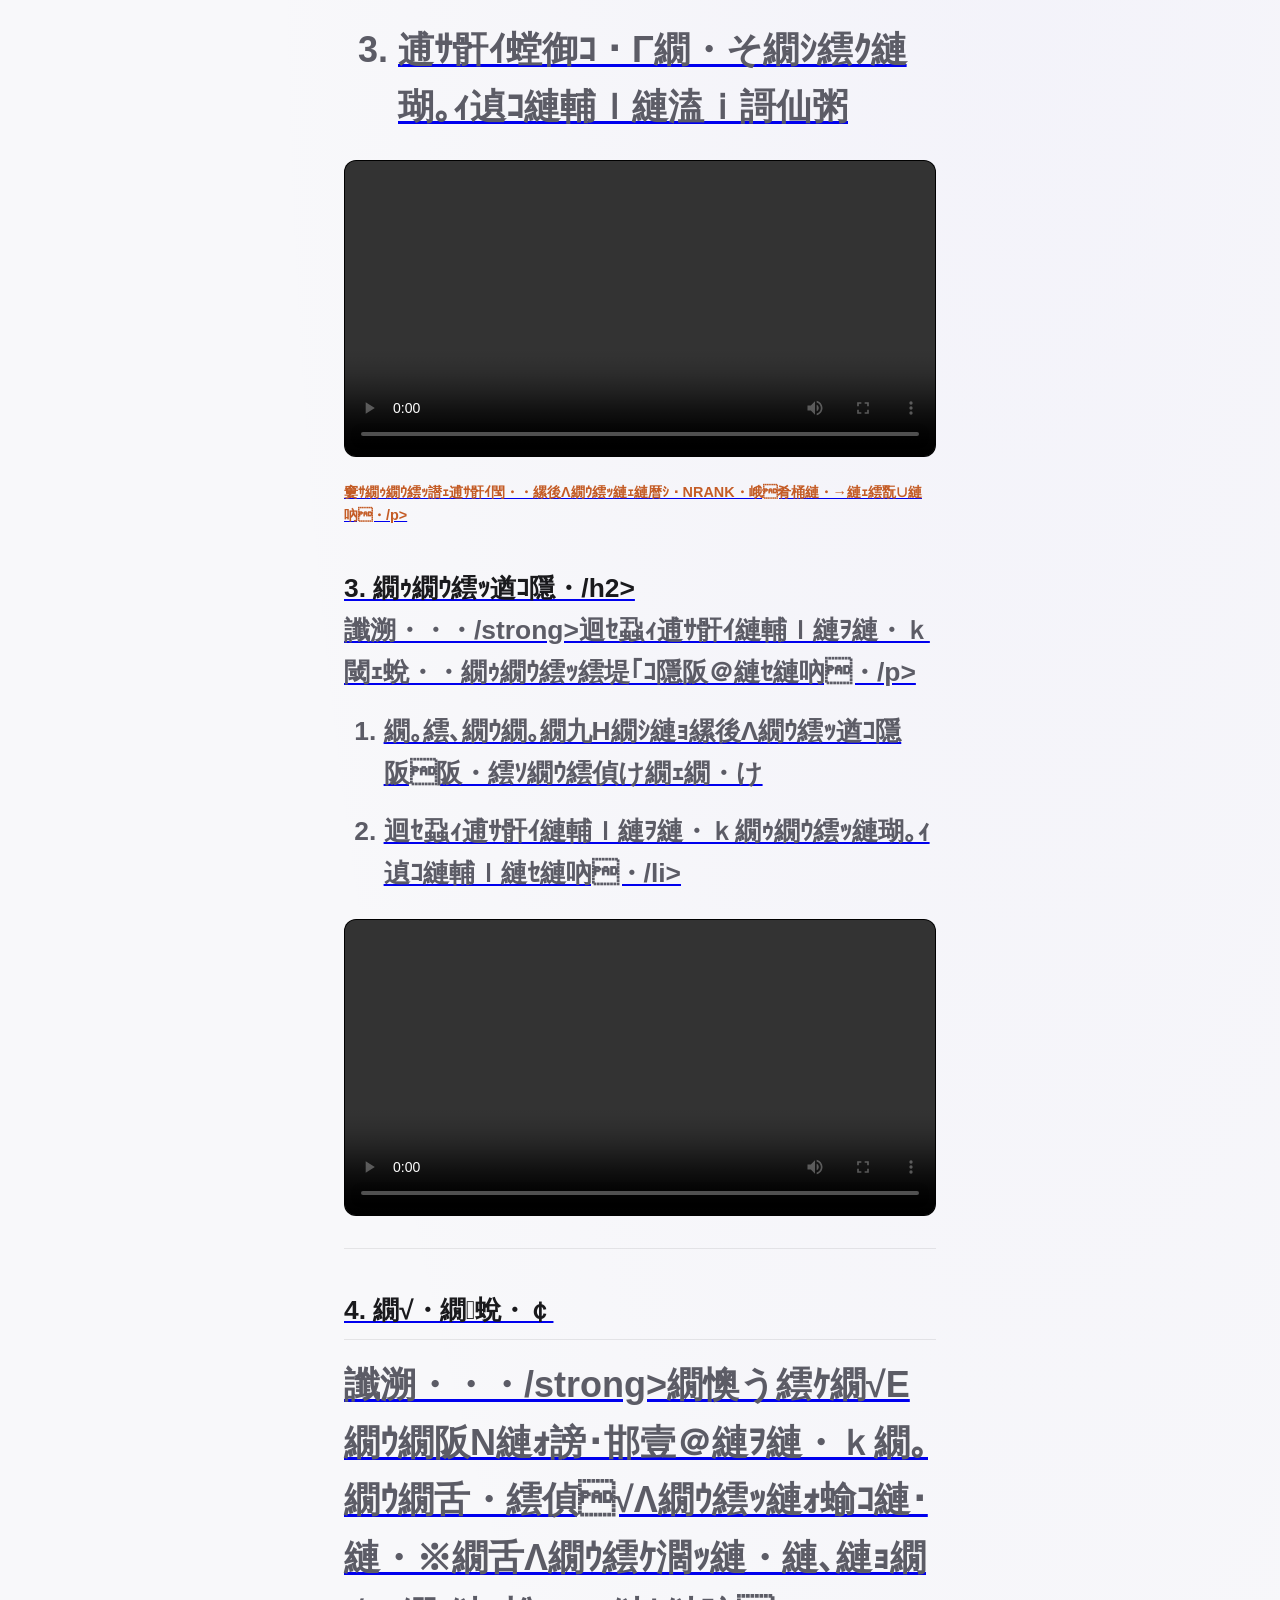
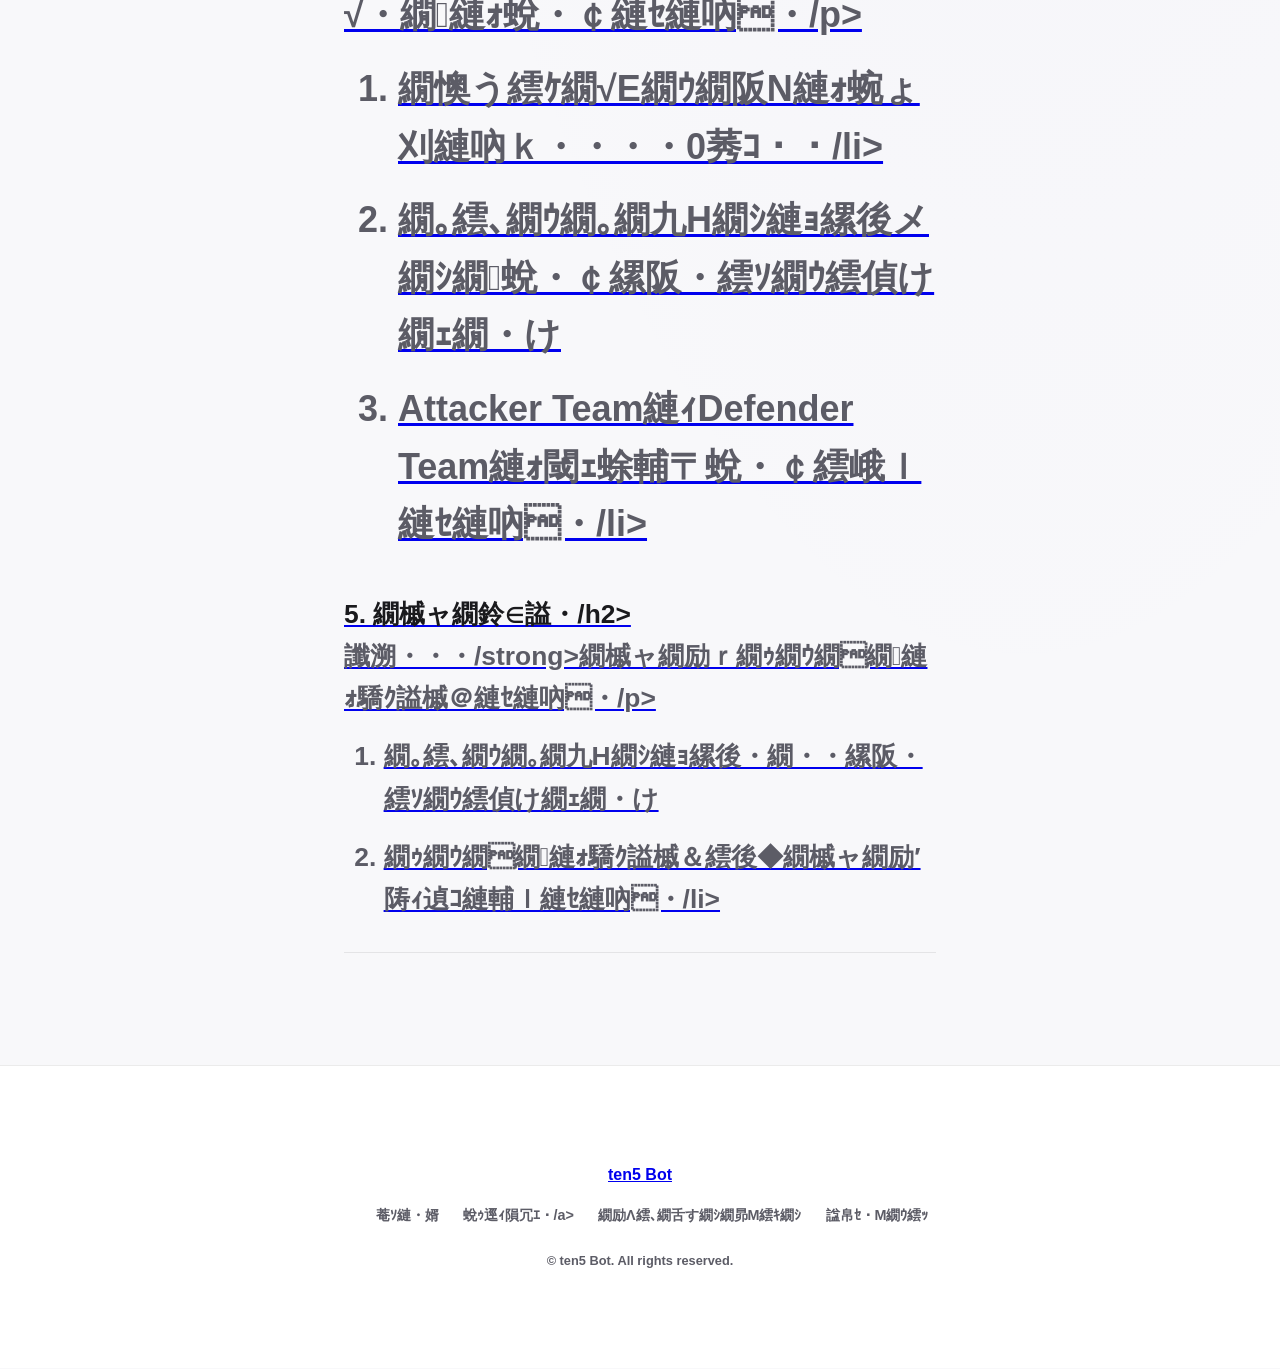
==== commit b1be41d1: "Encoding: save HTML and sitemap as UTF-8 Made-with: Cursor" ====
--- a/manual/index.html
+++ b/manual/index.html
@@ -1,10 +1,10 @@
-<!DOCTYPE html>
+﻿<!DOCTYPE html>
 <html lang="ja">
 <head>
   <meta charset="UTF-8">
   <meta name="viewport" content="width=device-width, initial-scale=1.0">
-  <meta name="description" content="ten5 Botの使ぁE��。VALORANTカスタムをDiscordで運営するための、ランク登録/ランク確誁Eチ�Eム刁E��/マップ選択�E手頁E��解説します、E>
-  <title>使ぁE�� | ten5 Bot</title>
+  <meta name="description" content="ten5 Bot縺ｮ菴ｿ縺・婿縲７ALORANT繧ｫ繧ｹ繧ｿ繝繧奪iscord縺ｧ驕句霧縺吶ｋ縺溘ａ縺ｮ縲√Λ繝ｳ繧ｯ逋ｻ骭ｲ/繝ｩ繝ｳ繧ｯ遒ｺ隱・繝√・繝蛻・￠/繝槭ャ繝鈴∈謚槭・謇矩・ｒ隗｣隱ｬ縺励∪縺吶・>
+  <title>菴ｿ縺・婿 | ten5 Bot</title>
   <meta name="robots" content="index,follow,max-image-preview:large,max-snippet:-1,max-video-preview:-1">
   <link rel="canonical" href="https://suidatte.github.io/ten5-docs/manual/">
   <link rel="alternate" hreflang="ja" href="https://suidatte.github.io/ten5-docs/manual/">
@@ -12,16 +12,16 @@
   <meta property="og:type" content="article">
   <meta property="og:locale" content="ja_JP">
   <meta property="og:site_name" content="ten5 Bot">
-  <meta property="og:title" content="使ぁE�� | ten5 Bot">
-  <meta property="og:description" content="VALORANTカスタムをDiscordで運営するための、ランク登録/ランク確誁Eチ�Eム刁E��/マップ選択�E手頁E��E>
+  <meta property="og:title" content="菴ｿ縺・婿 | ten5 Bot">
+  <meta property="og:description" content="VALORANT繧ｫ繧ｹ繧ｿ繝繧奪iscord縺ｧ驕句霧縺吶ｋ縺溘ａ縺ｮ縲√Λ繝ｳ繧ｯ逋ｻ骭ｲ/繝ｩ繝ｳ繧ｯ遒ｺ隱・繝√・繝蛻・￠/繝槭ャ繝鈴∈謚槭・謇矩・・>
   <meta property="og:url" content="https://suidatte.github.io/ten5-docs/manual/">
   <meta property="og:image" content="https://suidatte.github.io/ten5-docs/img/ogp.jpg">
-  <meta property="og:image:alt" content="ten5 Bot 使ぁE��">
+  <meta property="og:image:alt" content="ten5 Bot 菴ｿ縺・婿">
   <meta name="twitter:card" content="summary_large_image">
-  <meta name="twitter:title" content="使ぁE�� | ten5 Bot">
-  <meta name="twitter:description" content="VALORANTカスタムをDiscordで運営するための、ランク登録/ランク確誁Eチ�Eム刁E��/マップ選択�E手頁E��E>
+  <meta name="twitter:title" content="菴ｿ縺・婿 | ten5 Bot">
+  <meta name="twitter:description" content="VALORANT繧ｫ繧ｹ繧ｿ繝繧奪iscord縺ｧ驕句霧縺吶ｋ縺溘ａ縺ｮ縲√Λ繝ｳ繧ｯ逋ｻ骭ｲ/繝ｩ繝ｳ繧ｯ遒ｺ隱・繝√・繝蛻・￠/繝槭ャ繝鈴∈謚槭・謇矩・・>
   <meta name="twitter:image" content="https://suidatte.github.io/ten5-docs/img/ogp.jpg">
-  <meta name="twitter:image:alt" content="ten5 Bot 使ぁE��">
+  <meta name="twitter:image:alt" content="ten5 Bot 菴ｿ縺・婿">
   <link rel="stylesheet" href="../style.css">
   <link rel="icon" type="image/png" href="../img/ten5_icon1.png">
 
@@ -29,8 +29,8 @@
     {
       "@context": "https://schema.org",
       "@type": "TechArticle",
-      "headline": "使ぁE�� | ten5 Bot",
-      "about": ["VALORANT", "Discord", "Discord Bot", "VALORANTカスタム", "チ�Eム刁E��", "ten5", "ten5 Bot"],
+      "headline": "菴ｿ縺・婿 | ten5 Bot",
+      "about": ["VALORANT", "Discord", "Discord Bot", "VALORANT繧ｫ繧ｹ繧ｿ繝", "繝√・繝蛻・￠", "ten5", "ten5 Bot"],
       "inLanguage": "ja",
       "url": "https://suidatte.github.io/ten5-docs/manual/",
       "image": "https://suidatte.github.io/ten5-docs/img/ogp.jpg",
@@ -47,36 +47,36 @@
 
   <header class="header" id="header">
     <div class="header__inner">
-      <a href="../" class="header__brand" aria-label="ten5 Bot for VALORANT トップへ">
+      <a href="../" class="header__brand" aria-label="ten5 Bot for VALORANT 繝医ャ繝励∈">
         <img src="../img/ten5_icon1.png" alt="" class="header__brand-icon" width="28" height="28">
         <span class="header__brand-text">ten5 Bot<span class="header__brand-suffix"> for VALORANT</span></span>
       </a>
-      <nav class="nav" aria-label="メインナビゲーション">
+      <nav class="nav" aria-label="繝｡繧､繝ｳ繝翫ン繧ｲ繝ｼ繧ｷ繝ｧ繝ｳ">
         <ul class="nav__list">
-          <li><a href="../manual/" class="nav__link nav__link--current">使ぁE��</a></li>
-          <li><a href="../terms/" class="nav__link">利用規紁E/a></li>
-          <li><a href="../privacy/" class="nav__link">プライバシーポリシー</a></li>
-          <li><a href="#" class="nav__link nav__link--cta" data-invite-modal>招征E��めE/a></li>
+          <li><a href="../manual/" class="nav__link nav__link--current">菴ｿ縺・婿</a></li>
+          <li><a href="../terms/" class="nav__link">蛻ｩ逕ｨ隕冗ｴ・/a></li>
+          <li><a href="../privacy/" class="nav__link">繝励Λ繧､繝舌す繝ｼ繝昴Μ繧ｷ繝ｼ</a></li>
+          <li><a href="#" class="nav__link nav__link--cta" data-invite-modal>諡帛ｾ・☆繧・/a></li>
         </ul>
       </nav>
-      <button type="button" class="header__menu-btn" aria-label="メニューを開ぁE aria-expanded="false" aria-controls="nav-menu">
+      <button type="button" class="header__menu-btn" aria-label="繝｡繝九Η繝ｼ繧帝幕縺・ aria-expanded="false" aria-controls="nav-menu">
         <span class="header__menu-icon"></span>
       </button>
     </div>
     <div class="header__mobile" id="nav-menu" aria-hidden="true">
       <ul class="nav__list nav__list--mobile">
-        <li><a href="../manual/" class="nav__link nav__link--current">使ぁE��</a></li>
-        <li><a href="../terms/" class="nav__link">利用規紁E/a></li>
-        <li><a href="../privacy/" class="nav__link">プライバシーポリシー</a></li>
-        <li><a href="#" class="nav__link nav__link--cta" data-invite-modal>招征E��めE/a></li>
+        <li><a href="../manual/" class="nav__link nav__link--current">菴ｿ縺・婿</a></li>
+        <li><a href="../terms/" class="nav__link">蛻ｩ逕ｨ隕冗ｴ・/a></li>
+        <li><a href="../privacy/" class="nav__link">繝励Λ繧､繝舌す繝ｼ繝昴Μ繧ｷ繝ｼ</a></li>
+        <li><a href="#" class="nav__link nav__link--cta" data-invite-modal>諡帛ｾ・☆繧・/a></li>
       </ul>
     </div>
   </header>
 
-  <div class="modal" id="invite-modal" role="dialog" aria-modal="true" aria-label="Botを招征E aria-hidden="true">
+  <div class="modal" id="invite-modal" role="dialog" aria-modal="true" aria-label="Bot繧呈魚蠕・ aria-hidden="true">
     <div class="modal__backdrop" data-modal-close></div>
     <div class="modal__content">
-      <button type="button" class="modal__close" aria-label="閉じめE data-modal-close></button>
+      <button type="button" class="modal__close" aria-label="髢峨§繧・ data-modal-close></button>
       <p class="modal__icon-wrap">
         <img src="../img/ten5_icon1.png" alt="" class="modal__icon" width="48" height="48">
       </p>
@@ -84,45 +84,45 @@
         <label class="invite-agree__item">
           <input type="checkbox" name="agree-terms-modal" id="agree-terms-modal" class="invite-agree__input">
           <span class="invite-agree__check"></span>
-          <span><a href="../terms/">利用規紁E/a>に同意する</span>
+          <span><a href="../terms/">蛻ｩ逕ｨ隕冗ｴ・/a>縺ｫ蜷梧э縺吶ｋ</span>
         </label>
         <label class="invite-agree__item">
           <input type="checkbox" name="agree-privacy-modal" id="agree-privacy-modal" class="invite-agree__input">
           <span class="invite-agree__check"></span>
-          <span><a href="../privacy/">プライバシーポリシー</a>に同意する</span>
+          <span><a href="../privacy/">繝励Λ繧､繝舌す繝ｼ繝昴Μ繧ｷ繝ｼ</a>縺ｫ蜷梧э縺吶ｋ</span>
         </label>
       </div>
       <a href="https://discord.com/oauth2/authorize?client_id=1461335201685831790&amp;permissions=8&amp;integration_type=0&amp;scope=bot+applications.commands" id="invite-btn-modal" class="btn btn--primary btn--block invite-btn" aria-disabled="true" target="_blank" rel="noopener noreferrer">
-        Botをサーバ�Eに招征E��めE
+        Bot繧偵し繝ｼ繝舌・縺ｫ諡帛ｾ・☆繧・
       </a>
     </div>
   </div>
 
   <main class="doc-page">
     <div class="container">
-      <a href="../" class="doc-page__back">ↁEトップ�Eージへ戻めE/a>
-      <h1 class="doc-page__title">ten5 Bot 使用方法！Eow to Use�E�E/h1>
-
-      <nav class="doc-page__nav" aria-label="目次">
+      <a href="../" class="doc-page__back">竊・繝医ャ繝励・繝ｼ繧ｸ縺ｸ謌ｻ繧・/a>
+      <h1 class="doc-page__title">ten5 Bot 菴ｿ逕ｨ譁ｹ豕包ｼ・ow to Use・・/h1>
+
+      <nav class="doc-page__nav" aria-label="逶ｮ谺｡">
         <ul>
-          <li><a href="#menu">1. メインメニュー呼び出ぁE/a></li>
-          <li><a href="#rank-register">2. ランク登録</a></li>
-          <li><a href="#rank-check">3. ランク確誁E/a></li>
-          <li><a href="#team-split">4. チ�Eム刁E��</a></li>
-          <li><a href="#map">5. マップ選抁E/a></li>
+          <li><a href="#menu">1. 繝｡繧､繝ｳ繝｡繝九Η繝ｼ蜻ｼ縺ｳ蜃ｺ縺・/a></li>
+          <li><a href="#rank-register">2. 繝ｩ繝ｳ繧ｯ逋ｻ骭ｲ</a></li>
+          <li><a href="#rank-check">3. 繝ｩ繝ｳ繧ｯ遒ｺ隱・/a></li>
+          <li><a href="#team-split">4. 繝√・繝蛻・￠</a></li>
+          <li><a href="#map">5. 繝槭ャ繝鈴∈謚・/a></li>
         </ul>
       </nav>
 
       <section id="menu">
-        <h2>1. メインメニュー呼び出ぁE/h2>
+        <h2>1. 繝｡繧､繝ｳ繝｡繝九Η繝ｼ蜻ｼ縺ｳ蜃ｺ縺・/h2>
 
         <details class="doc-accordion">
-          <summary class="doc-accordion__summary">マウス操作で行う方況E/summary>
+          <summary class="doc-accordion__summary">繝槭え繧ｹ謫堺ｽ懊〒陦後≧譁ｹ豕・/summary>
           <div class="doc-accordion__content">
             <ol>
-              <li>サーバ�EのチャチE��欁E��側の「＋」�EタンをクリチE��</li>
-              <li>「アプリを使ぁE��をクリチE��</li>
-              <li>、Eten5」をクリチE��、チャチE��欁E��、Eten5」と入力されるので Enter</li>
+              <li>繧ｵ繝ｼ繝舌・縺ｮ繝√Ε繝・ヨ谺・ｷｦ蛛ｴ縺ｮ縲鯉ｼ九阪・繧ｿ繝ｳ繧偵け繝ｪ繝・け</li>
+              <li>縲後い繝励Μ繧剃ｽｿ縺・阪ｒ繧ｯ繝ｪ繝・け</li>
+              <li>縲・ten5縲阪ｒ繧ｯ繝ｪ繝・け縲√メ繝｣繝・ヨ谺・↓縲・ten5縲阪→蜈･蜉帙＆繧後ｋ縺ｮ縺ｧ Enter</li>
             </ol>
             <figure class="doc-figure">
               <video class="doc-figure__video" src="../img/menu_ui.mp4" controls playsinline></video>
@@ -131,14 +131,14 @@
         </details>
 
         <details class="doc-accordion">
-          <summary class="doc-accordion__summary">スラチE��ュコマンドで行う方況E/summary>
+          <summary class="doc-accordion__summary">繧ｹ繝ｩ繝・す繝･繧ｳ繝槭Φ繝峨〒陦後≧譁ｹ豕・/summary>
           <div class="doc-accordion__content">
             <ol>
-              <li>サーバ�Eのチャンネルで以下�EスラチE��ュコマンドを入力します、E/li>
+              <li>繧ｵ繝ｼ繝舌・縺ｮ繝√Ε繝ｳ繝阪Ν縺ｧ莉･荳九・繧ｹ繝ｩ繝・す繝･繧ｳ繝槭Φ繝峨ｒ蜈･蜉帙＠縺ｾ縺吶・/li>
             </ol>
             <pre class="doc-code"><code>/ten5</code></pre>
             <ol start="2">
-              <li>Enterキーで送信</li>
+              <li>Enter繧ｭ繝ｼ縺ｧ騾∽ｿ｡</li>
             </ol>
             <figure class="doc-figure">
               <video class="doc-figure__video" src="../img/menu_cmd.mp4" controls playsinline></video>
@@ -148,25 +148,25 @@
       </section>
 
       <section id="rank-register">
-        <h2>2. ランク登録</h2>
-        <p><strong>機�E�E�E/strong>自刁E�EVALORANTランクをBotに登録します、E/p>
-        <ol>
-          <li>メインメニューの「ランク登録」�EタンをクリチE��</li>
-          <li>メニューから自刁E�Eランクを選抁E/li>
-          <li>登録完亁E��チE��ージが表示されたら成功</li>
+        <h2>2. 繝ｩ繝ｳ繧ｯ逋ｻ骭ｲ</h2>
+        <p><strong>讖溯・・・/strong>閾ｪ蛻・・VALORANT繝ｩ繝ｳ繧ｯ繧達ot縺ｫ逋ｻ骭ｲ縺励∪縺吶・/p>
+        <ol>
+          <li>繝｡繧､繝ｳ繝｡繝九Η繝ｼ縺ｮ縲後Λ繝ｳ繧ｯ逋ｻ骭ｲ縲阪・繧ｿ繝ｳ繧偵け繝ｪ繝・け</li>
+          <li>繝｡繝九Η繝ｼ縺九ｉ閾ｪ蛻・・繝ｩ繝ｳ繧ｯ繧帝∈謚・/li>
+          <li>逋ｻ骭ｲ螳御ｺ・Γ繝・そ繝ｼ繧ｸ縺瑚｡ｨ遉ｺ縺輔ｌ縺溘ｉ謌仙粥</li>
         </ol>
         <figure class="doc-figure">
           <video class="doc-figure__video" src="../img/rank.mp4" controls playsinline></video>
         </figure>
-        <p class="doc-note">※ランク未登録老E�E「ランクなし！ENRANK�E�」扱ぁE��なります、E/p>
+        <p class="doc-note">窶ｻ繝ｩ繝ｳ繧ｯ譛ｪ逋ｻ骭ｲ閠・・縲後Λ繝ｳ繧ｯ縺ｪ縺暦ｼ・NRANK・峨肴桶縺・→縺ｪ繧翫∪縺吶・/p>
       </section>
 
       <section id="rank-check">
-        <h2>3. ランク確誁E/h2>
-        <p><strong>機�E�E�E/strong>現在登録されてぁE��自刁E�Eランクを確認します、E/p>
-        <ol>
-          <li>メインメニューの「ランク確認」�EタンをクリチE��</li>
-          <li>現在登録されてぁE��ランクが表示されます、E/li>
+        <h2>3. 繝ｩ繝ｳ繧ｯ遒ｺ隱・/h2>
+        <p><strong>讖溯・・・/strong>迴ｾ蝨ｨ逋ｻ骭ｲ縺輔ｌ縺ｦ縺・ｋ閾ｪ蛻・・繝ｩ繝ｳ繧ｯ繧堤｢ｺ隱阪＠縺ｾ縺吶・/p>
+        <ol>
+          <li>繝｡繧､繝ｳ繝｡繝九Η繝ｼ縺ｮ縲後Λ繝ｳ繧ｯ遒ｺ隱阪阪・繧ｿ繝ｳ繧偵け繝ｪ繝・け</li>
+          <li>迴ｾ蝨ｨ逋ｻ骭ｲ縺輔ｌ縺ｦ縺・ｋ繝ｩ繝ｳ繧ｯ縺瑚｡ｨ遉ｺ縺輔ｌ縺ｾ縺吶・/li>
         </ol>
         <figure class="doc-figure">
           <video class="doc-figure__video" src="../img/rank_check.mp4" controls playsinline></video>
@@ -174,21 +174,21 @@
       </section>
 
       <section id="team-split">
-        <h2>4. チ�Eム刁E��</h2>
-        <p><strong>機�E�E�E/strong>ボイスチャンネルに接続してぁE��メンバ�Eを、ランクに基づぁE��バランス良ぁEつのチ�Eムに刁E��ます、E/p>
-        <ol>
-          <li>ボイスチャンネルに参加する�E�E�E�E0人�E�E/li>
-          <li>メインメニューの「チーム刁E��」�EタンをクリチE��</li>
-          <li>Attacker TeamとDefender Teamに自動で刁E��られます、E/li>
+        <h2>4. 繝√・繝蛻・￠</h2>
+        <p><strong>讖溯・・・/strong>繝懊う繧ｹ繝√Ε繝ｳ繝阪Ν縺ｫ謗･邯壹＠縺ｦ縺・ｋ繝｡繝ｳ繝舌・繧偵√Λ繝ｳ繧ｯ縺ｫ蝓ｺ縺･縺・※繝舌Λ繝ｳ繧ｹ濶ｯ縺・縺､縺ｮ繝√・繝縺ｫ蛻・￠縺ｾ縺吶・/p>
+        <ol>
+          <li>繝懊う繧ｹ繝√Ε繝ｳ繝阪Ν縺ｫ蜿ょ刈縺吶ｋ・・・・0莠ｺ・・/li>
+          <li>繝｡繧､繝ｳ繝｡繝九Η繝ｼ縺ｮ縲後メ繝ｼ繝蛻・￠縲阪・繧ｿ繝ｳ繧偵け繝ｪ繝・け</li>
+          <li>Attacker Team縺ｨDefender Team縺ｫ閾ｪ蜍輔〒蛻・￠繧峨ｌ縺ｾ縺吶・/li>
         </ol>
       </section>
 
       <section id="map">
-        <h2>5. マップ選抁E/h2>
-        <p><strong>機�E�E�E/strong>マップをランダムに選択します、E/p>
-        <ol>
-          <li>メインメニューの「�EチE�E」�EタンをクリチE��</li>
-          <li>ランダムに選択されたマップが表示されます、E/li>
+        <h2>5. 繝槭ャ繝鈴∈謚・/h2>
+        <p><strong>讖溯・・・/strong>繝槭ャ繝励ｒ繝ｩ繝ｳ繝繝縺ｫ驕ｸ謚槭＠縺ｾ縺吶・/p>
+        <ol>
+          <li>繝｡繧､繝ｳ繝｡繝九Η繝ｼ縺ｮ縲後・繝・・縲阪・繧ｿ繝ｳ繧偵け繝ｪ繝・け</li>
+          <li>繝ｩ繝ｳ繝繝縺ｫ驕ｸ謚槭＆繧後◆繝槭ャ繝励′陦ｨ遉ｺ縺輔ｌ縺ｾ縺吶・/li>
         </ol>
       </section>
     </div>
@@ -197,11 +197,11 @@
   <footer class="footer">
     <div class="container footer__inner">
       <div class="footer__brand">ten5 Bot</div>
-      <nav class="footer__nav" aria-label="フッターナビゲーション">
-        <a href="../manual/">使ぁE��</a>
-        <a href="../terms/">利用規紁E/a>
-        <a href="../privacy/">プライバシーポリシー</a>
-        <a href="https://discord.com/oauth2/authorize?client_id=1461335201685831790&amp;permissions=8&amp;integration_type=0&amp;scope=bot+applications.commands" target="_blank" rel="noopener noreferrer">招征E��ンク</a>
+      <nav class="footer__nav" aria-label="繝輔ャ繧ｿ繝ｼ繝翫ン繧ｲ繝ｼ繧ｷ繝ｧ繝ｳ">
+        <a href="../manual/">菴ｿ縺・婿</a>
+        <a href="../terms/">蛻ｩ逕ｨ隕冗ｴ・/a>
+        <a href="../privacy/">繝励Λ繧､繝舌す繝ｼ繝昴Μ繧ｷ繝ｼ</a>
+        <a href="https://discord.com/oauth2/authorize?client_id=1461335201685831790&amp;permissions=8&amp;integration_type=0&amp;scope=bot+applications.commands" target="_blank" rel="noopener noreferrer">諡帛ｾ・Μ繝ｳ繧ｯ</a>
       </nav>
       <p class="footer__copy">&copy; ten5 Bot. All rights reserved.</p>
     </div>
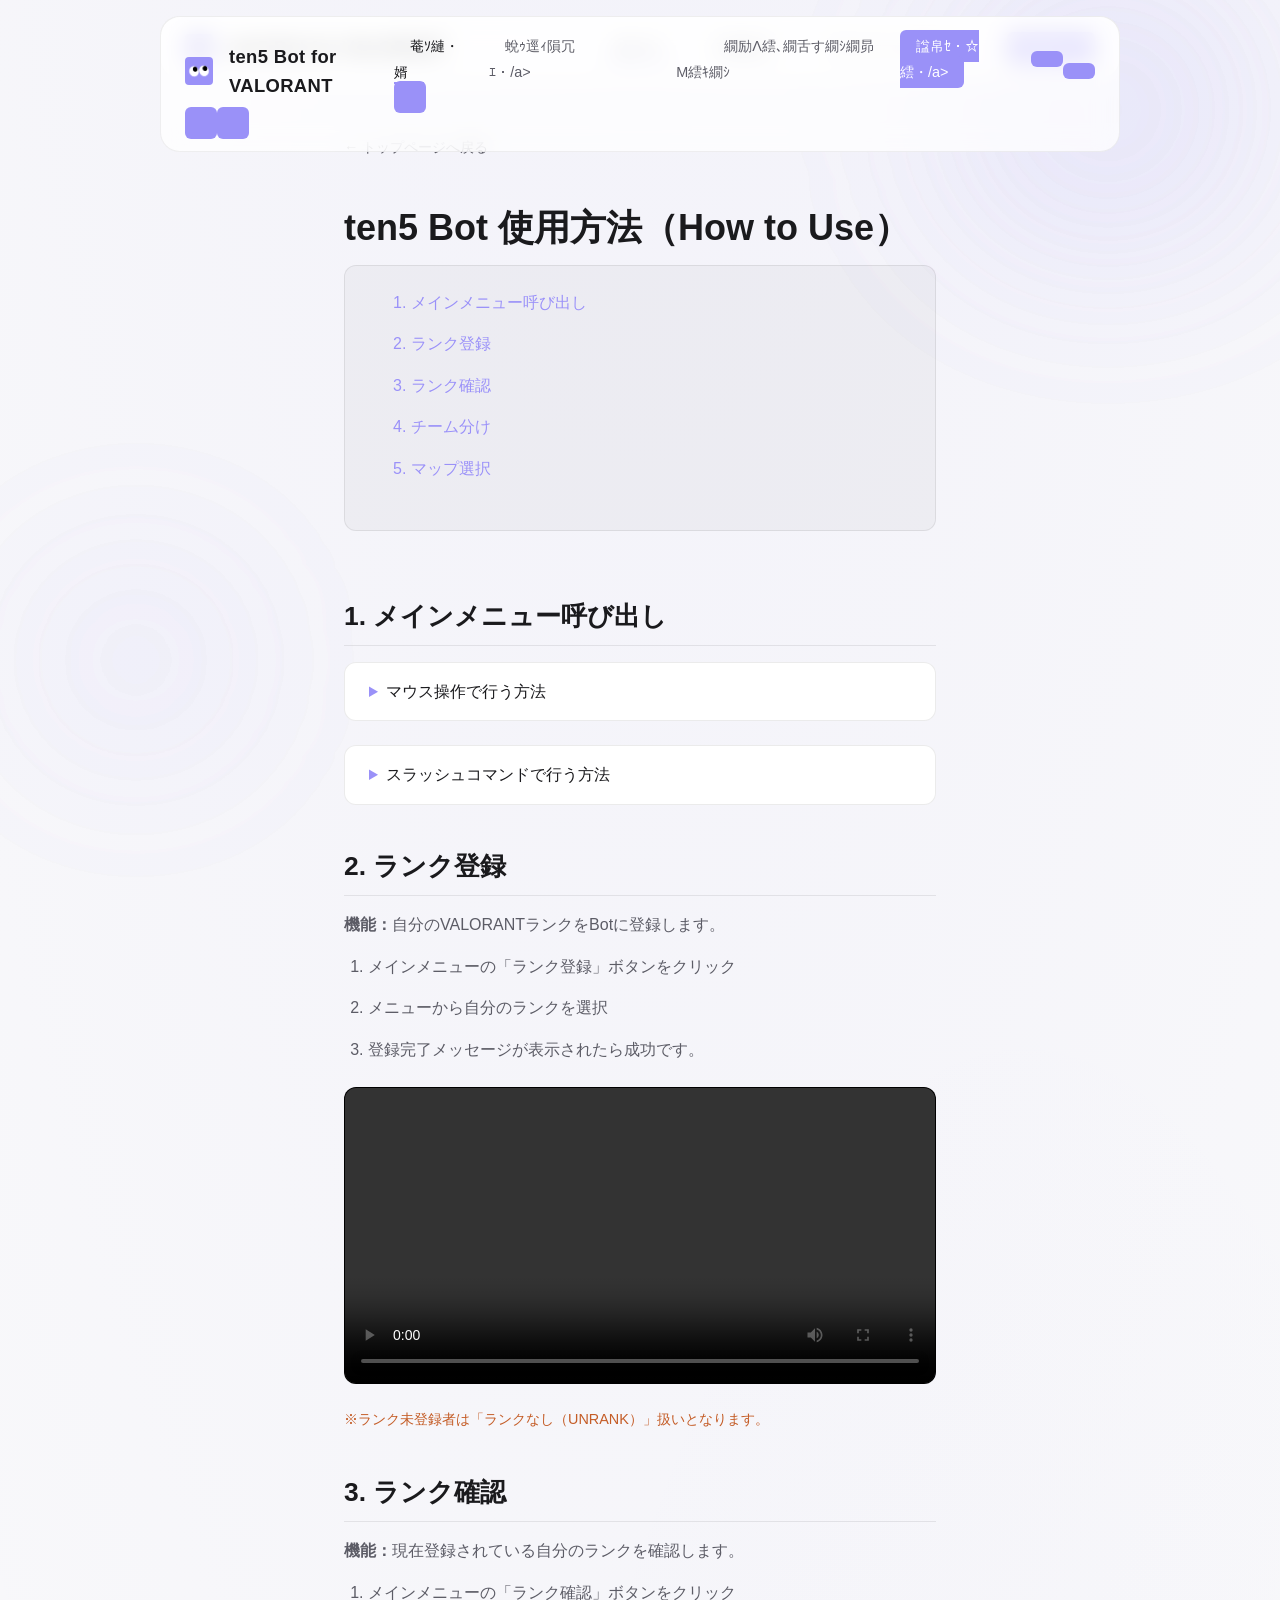
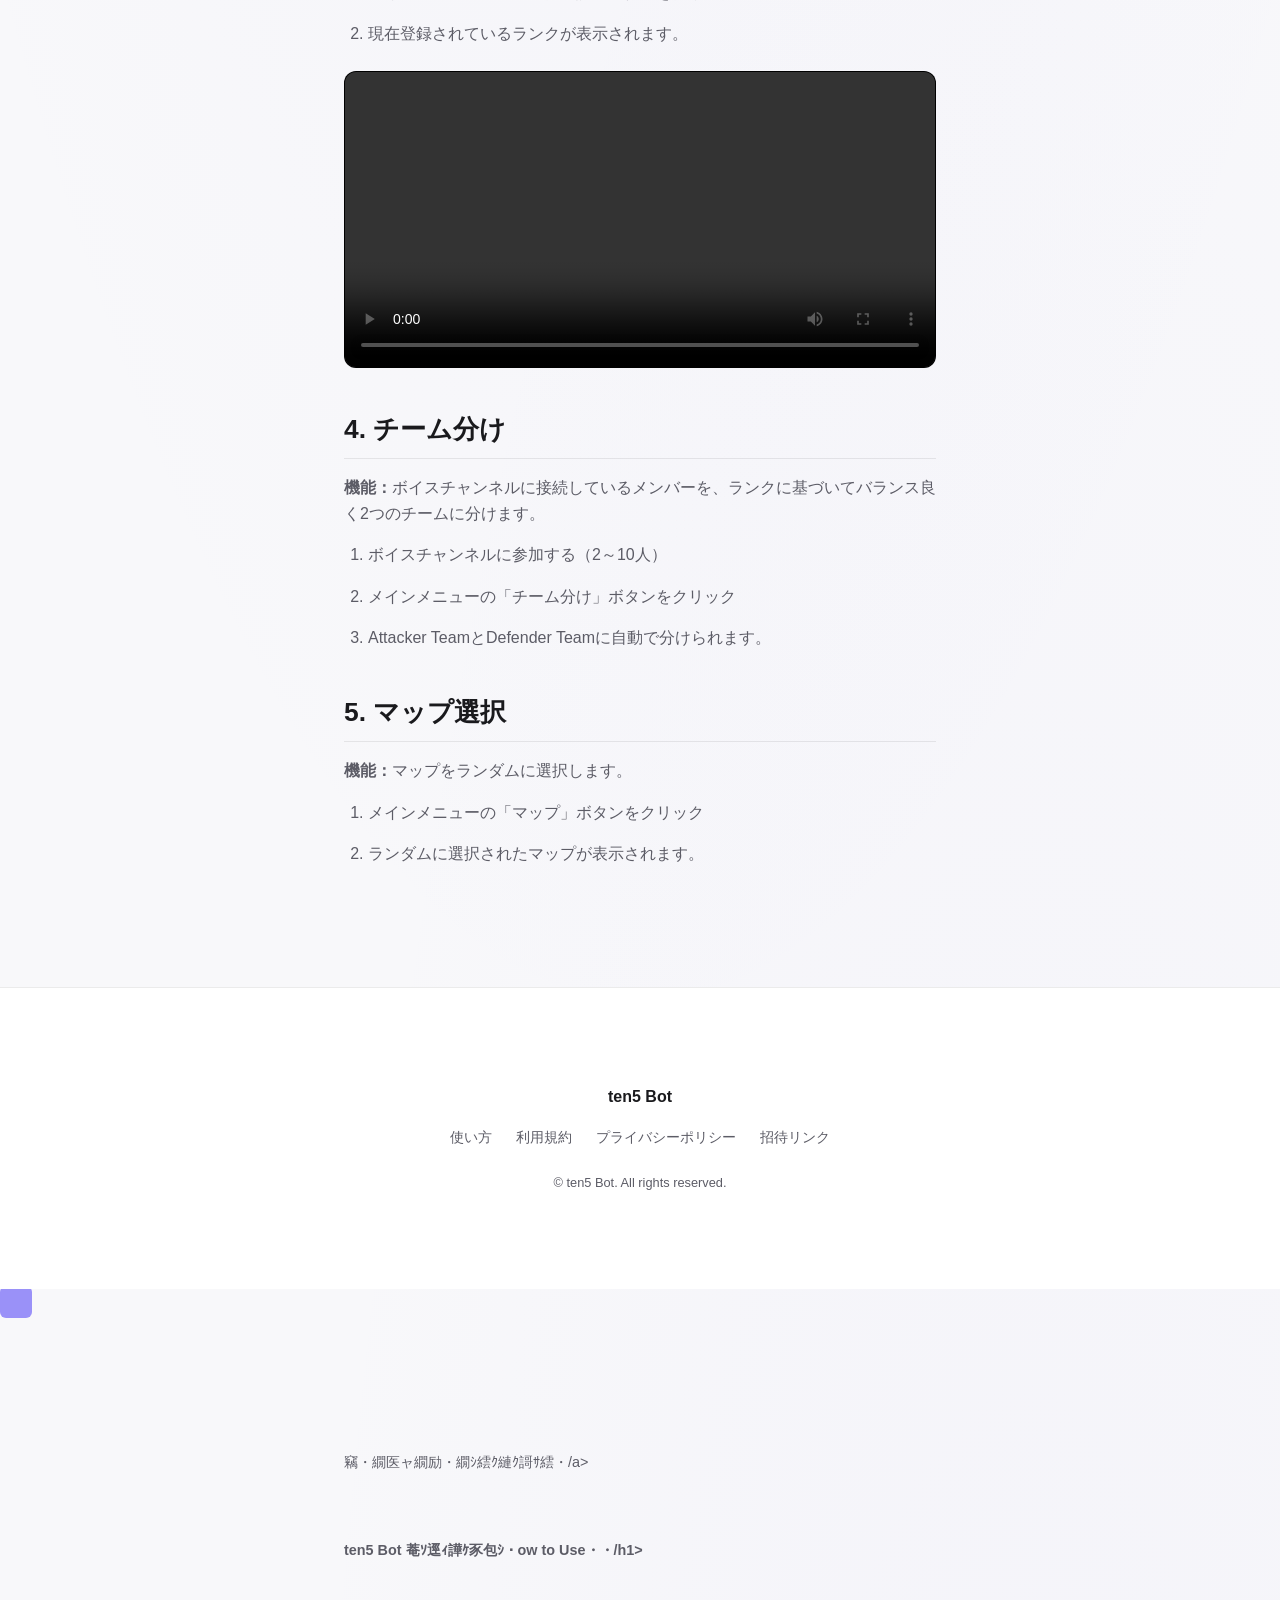
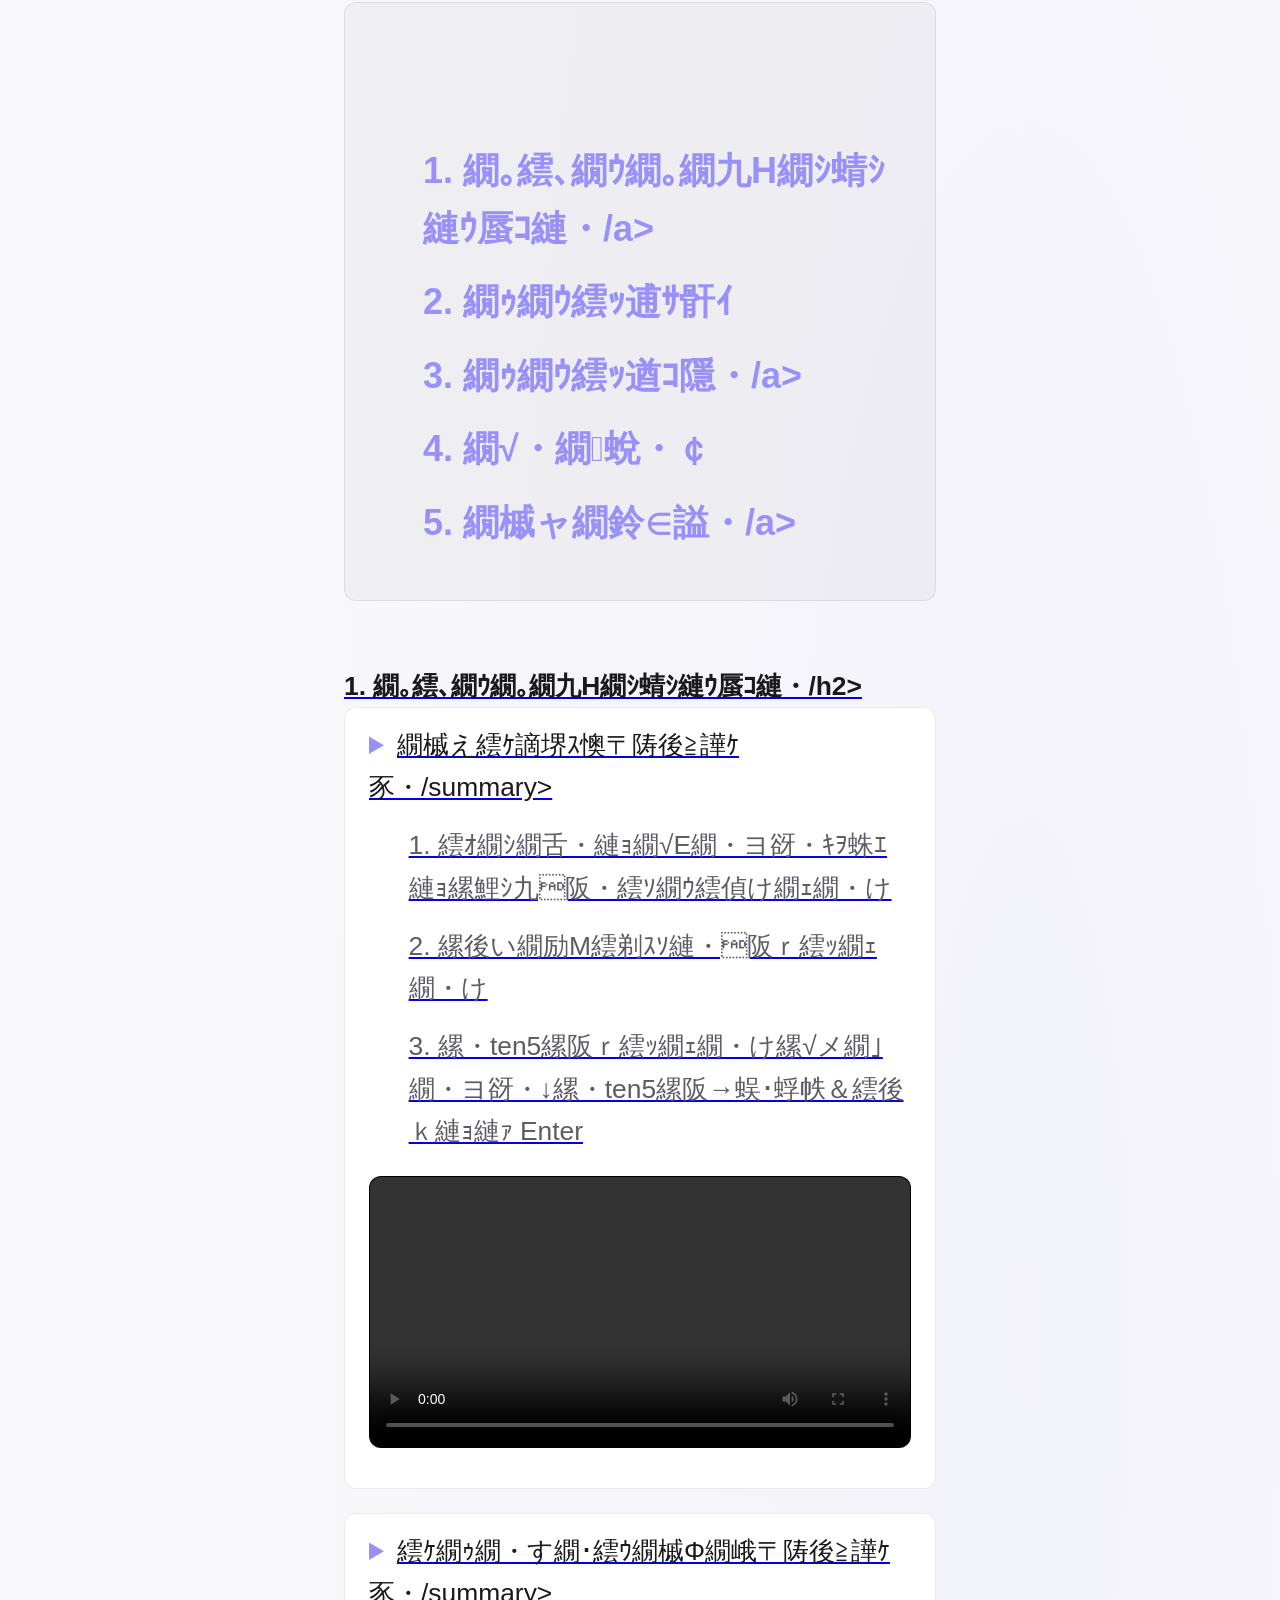
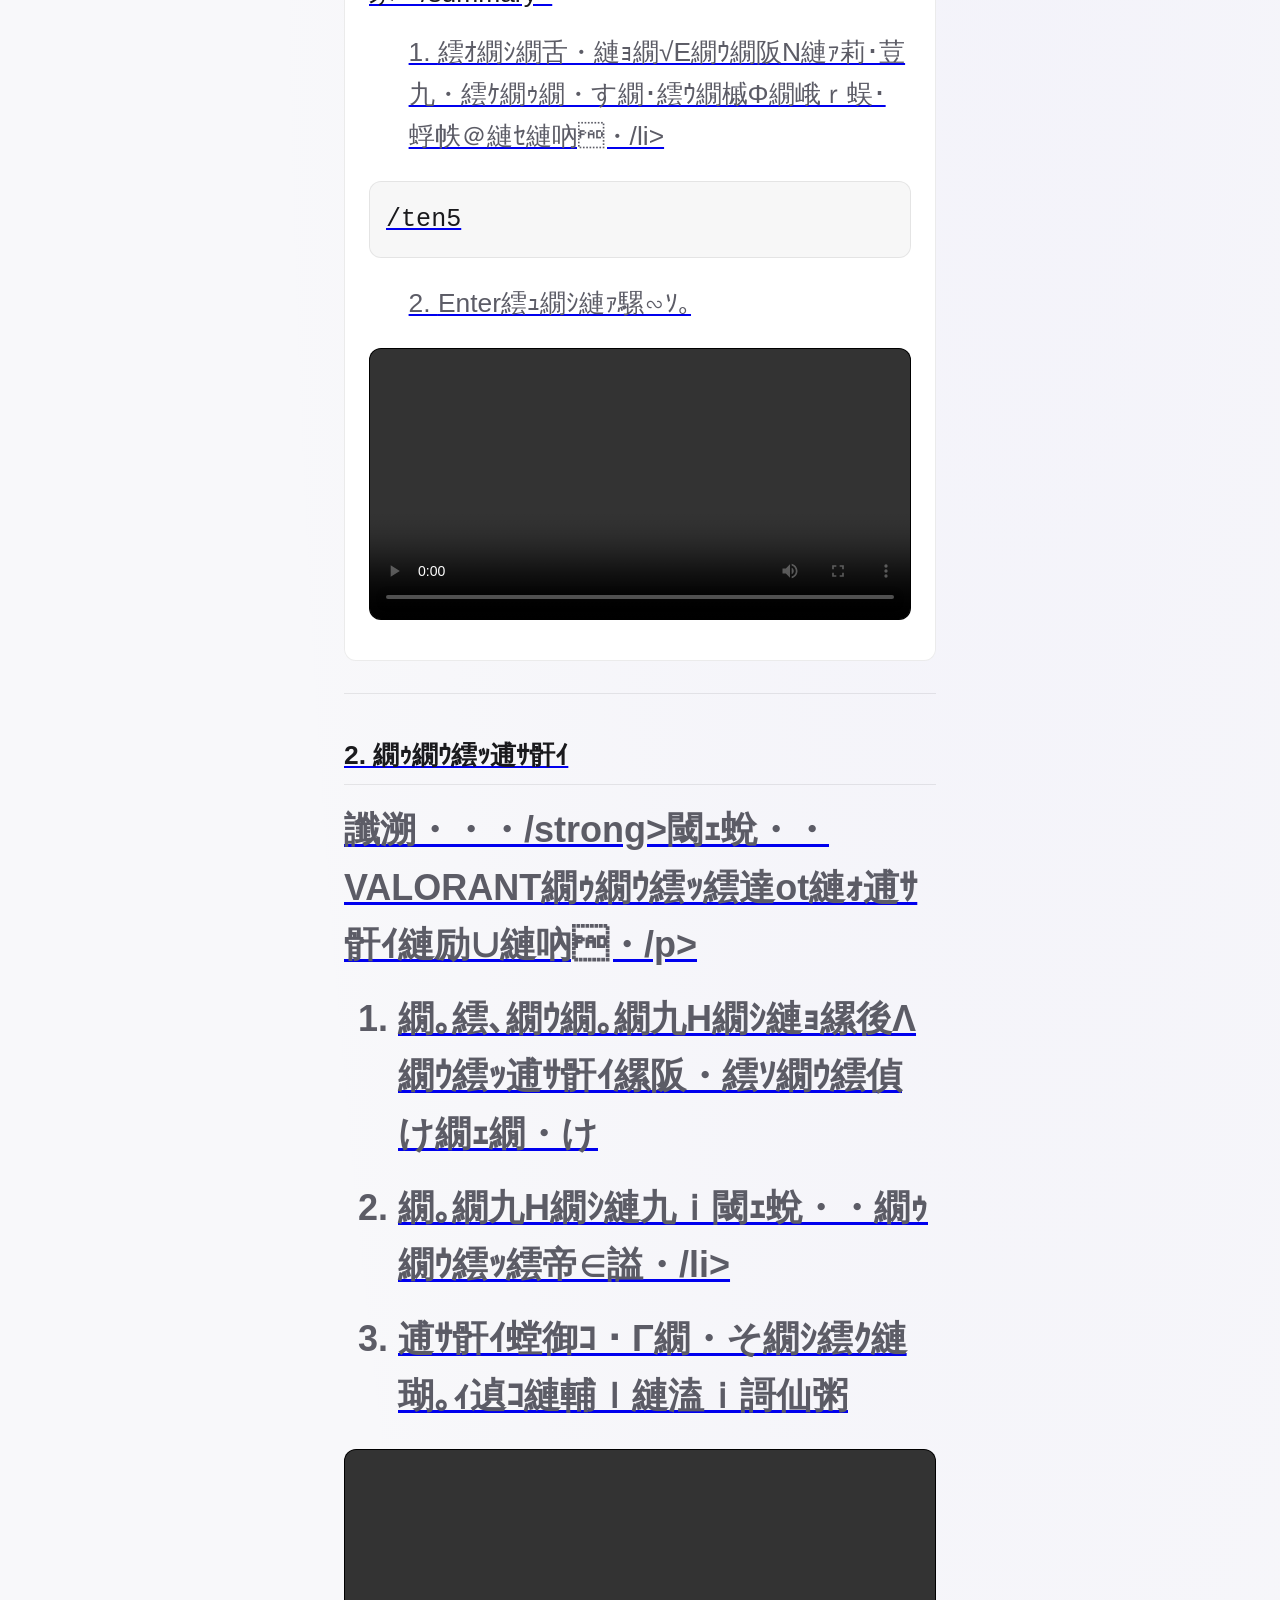
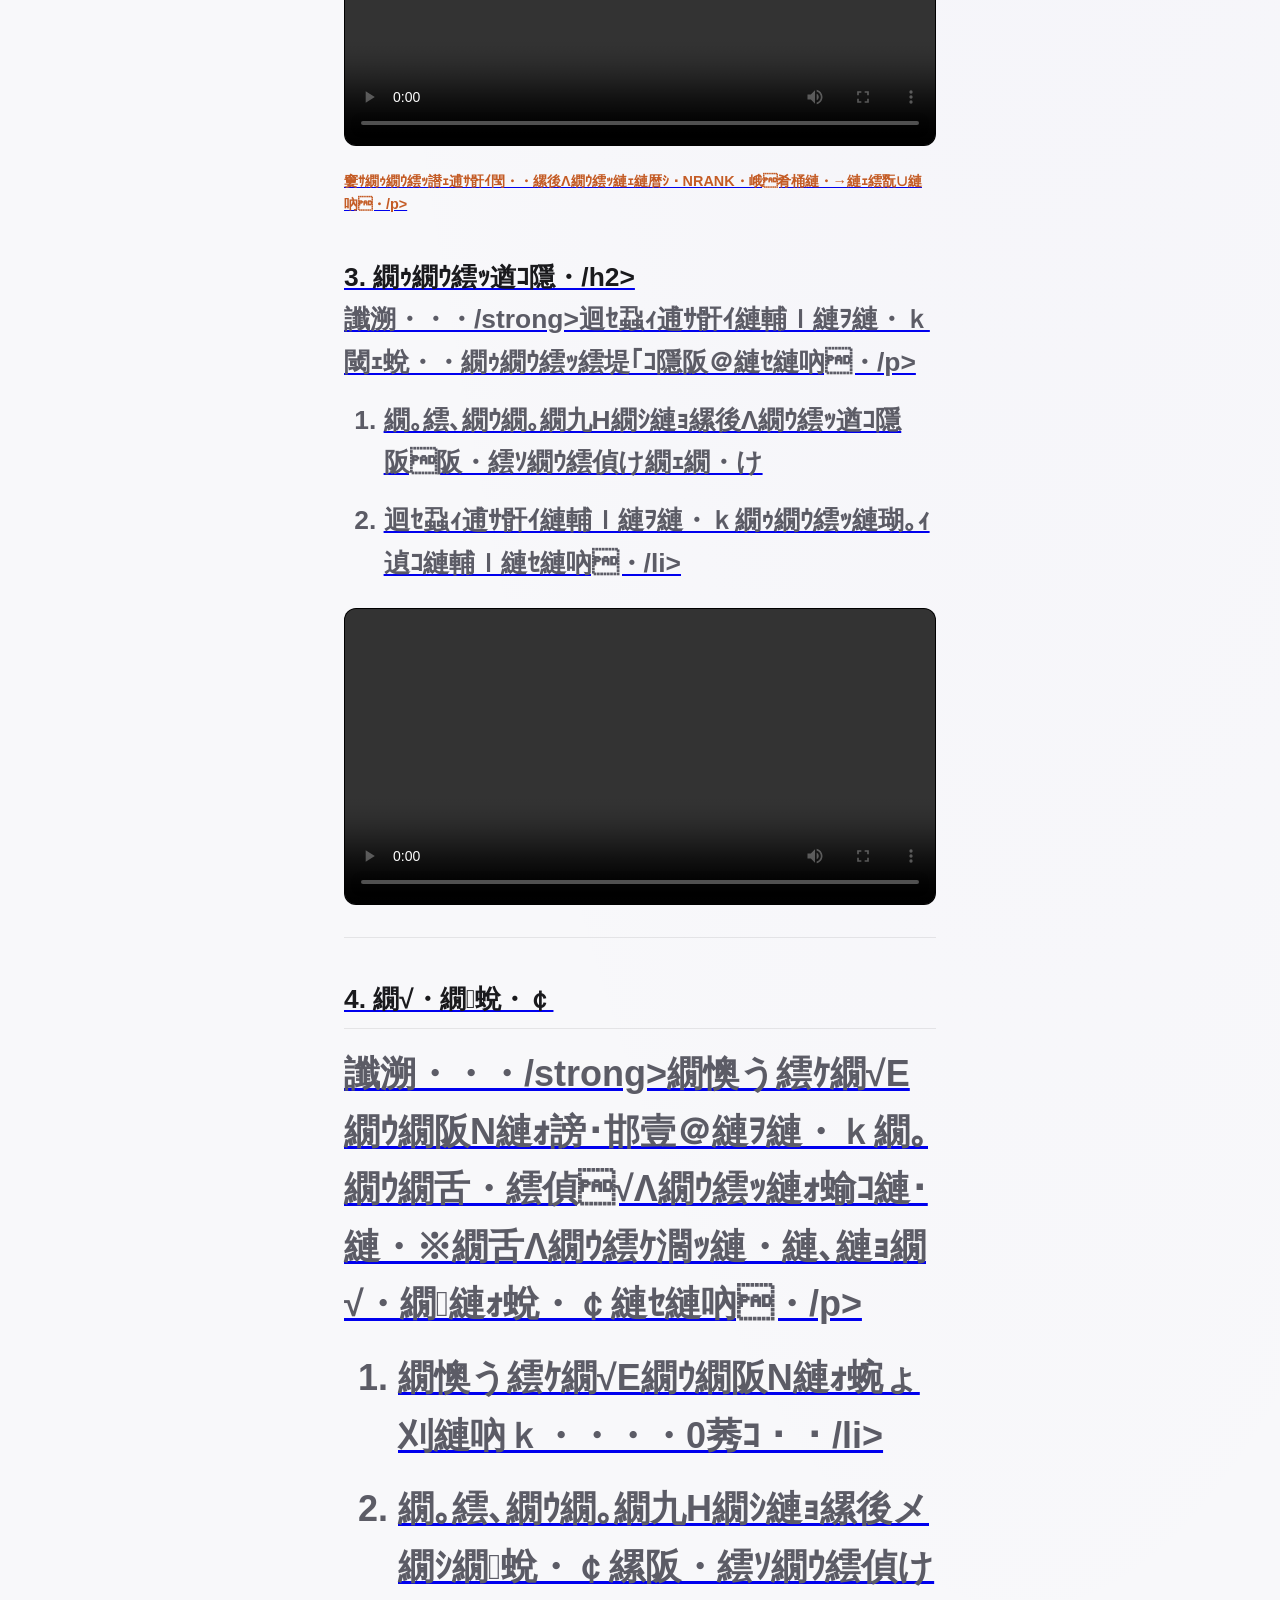
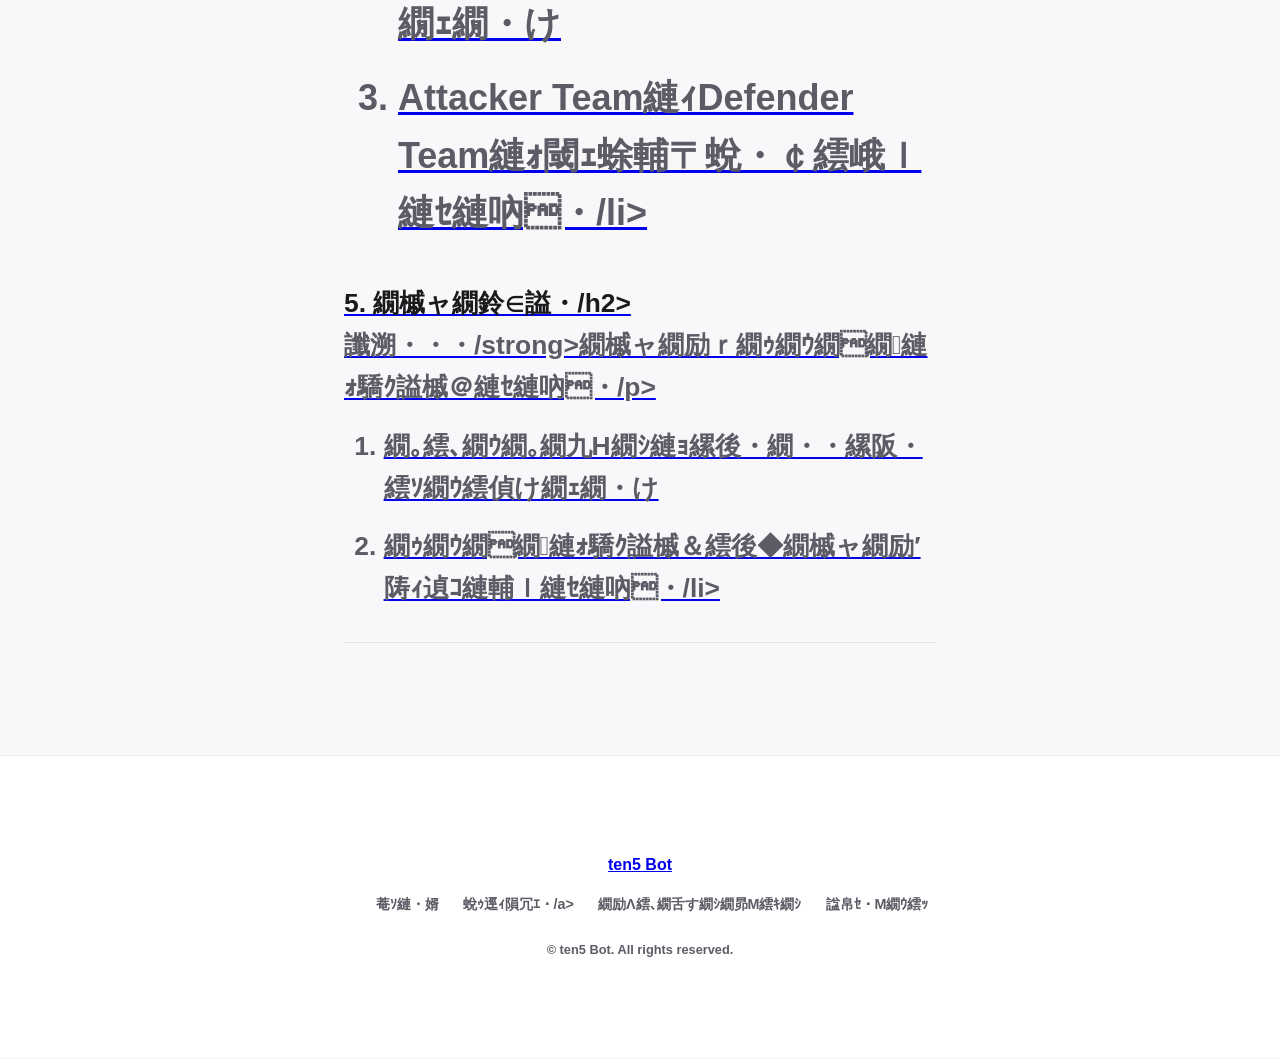
==== commit bcabf09e: "Fix mojibake: restore UTF-8 HTML Made-with: Cursor" ====
--- a/manual/index.html
+++ b/manual/index.html
@@ -1,4 +1,201 @@
-﻿<!DOCTYPE html>
+<!DOCTYPE html>
+<html lang="ja">
+<head>
+  <meta charset="UTF-8">
+  <meta name="viewport" content="width=device-width, initial-scale=1.0">
+  <meta name="description" content="ten5 Botの使い方。VALORANTカスタムをDiscordで運営するための、ランク登録/ランク確認/チーム分け/マップ選択の手順を解説します。">
+  <title>使い方 | ten5 Bot</title>
+  <meta name="robots" content="index,follow,max-image-preview:large,max-snippet:-1,max-video-preview:-1">
+  <link rel="canonical" href="https://suidatte.github.io/ten5-docs/manual/">
+  <link rel="alternate" hreflang="ja" href="https://suidatte.github.io/ten5-docs/manual/">
+  <link rel="alternate" hreflang="x-default" href="https://suidatte.github.io/ten5-docs/manual/">
+  <meta property="og:type" content="article">
+  <meta property="og:locale" content="ja_JP">
+  <meta property="og:site_name" content="ten5 Bot">
+  <meta property="og:title" content="使い方 | ten5 Bot">
+  <meta property="og:description" content="VALORANTカスタムをDiscordで運営するための、ランク登録/ランク確認/チーム分け/マップ選択の手順。">
+  <meta property="og:url" content="https://suidatte.github.io/ten5-docs/manual/">
+  <meta property="og:image" content="https://suidatte.github.io/ten5-docs/img/ogp.jpg">
+  <meta property="og:image:alt" content="ten5 Bot 使い方">
+  <meta name="twitter:card" content="summary_large_image">
+  <meta name="twitter:title" content="使い方 | ten5 Bot">
+  <meta name="twitter:description" content="VALORANTカスタムをDiscordで運営するための、ランク登録/ランク確認/チーム分け/マップ選択の手順。">
+  <meta name="twitter:image" content="https://suidatte.github.io/ten5-docs/img/ogp.jpg">
+  <meta name="twitter:image:alt" content="ten5 Bot 使い方">
+  <link rel="stylesheet" href="../style.css">
+  <link rel="icon" type="image/png" href="../img/ten5_icon1.png">
+</head>
+<body>
+  <div class="bg-blob bg-blob--1" aria-hidden="true"></div>
+  <div class="bg-blob bg-blob--2" aria-hidden="true"></div>
+
+  <header class="header" id="header">
+    <div class="header__inner">
+      <a href="../" class="header__brand" aria-label="ten5 Bot for VALORANT トップへ">
+        <img src="../img/ten5_icon1.png" alt="" class="header__brand-icon" width="28" height="28">
+        <span class="header__brand-text">ten5 Bot<span class="header__brand-suffix"> for VALORANT</span></span>
+      </a>
+      <nav class="nav" aria-label="メインナビゲーション">
+        <ul class="nav__list">
+          <li><a href="../manual/" class="nav__link nav__link--current">使い方</a></li>
+          <li><a href="../terms/" class="nav__link">利用規約</a></li>
+          <li><a href="../privacy/" class="nav__link">プライバシーポリシー</a></li>
+          <li><a href="#" class="nav__link nav__link--cta" data-invite-modal>招待する</a></li>
+        </ul>
+      </nav>
+      <button type="button" class="header__menu-btn" aria-label="メニューを開く" aria-expanded="false" aria-controls="nav-menu">
+        <span class="header__menu-icon"></span>
+      </button>
+    </div>
+    <div class="header__mobile" id="nav-menu" aria-hidden="true">
+      <ul class="nav__list nav__list--mobile">
+        <li><a href="../manual/" class="nav__link nav__link--current">使い方</a></li>
+        <li><a href="../terms/" class="nav__link">利用規約</a></li>
+        <li><a href="../privacy/" class="nav__link">プライバシーポリシー</a></li>
+        <li><a href="#" class="nav__link nav__link--cta" data-invite-modal>招待する</a></li>
+      </ul>
+    </div>
+  </header>
+
+  <!-- 招待モーダル -->
+  <div class="modal" id="invite-modal" role="dialog" aria-modal="true" aria-label="Botを招待" aria-hidden="true">
+    <div class="modal__backdrop" data-modal-close></div>
+    <div class="modal__content">
+      <button type="button" class="modal__close" aria-label="閉じる" data-modal-close></button>
+      <p class="modal__icon-wrap">
+        <img src="../img/ten5_icon1.png" alt="" class="modal__icon" width="48" height="48">
+      </p>
+      <div class="invite-agree">
+        <label class="invite-agree__item">
+          <input type="checkbox" name="agree-terms-modal" id="agree-terms-modal" class="invite-agree__input">
+          <span class="invite-agree__check"></span>
+          <span><a href="../terms/">利用規約</a>に同意する</span>
+        </label>
+        <label class="invite-agree__item">
+          <input type="checkbox" name="agree-privacy-modal" id="agree-privacy-modal" class="invite-agree__input">
+          <span class="invite-agree__check"></span>
+          <span><a href="../privacy/">プライバシーポリシー</a>に同意する</span>
+        </label>
+      </div>
+      <a href="https://discord.com/oauth2/authorize?client_id=1461335201685831790&amp;permissions=8&amp;integration_type=0&amp;scope=bot+applications.commands" id="invite-btn-modal" class="btn btn--primary btn--block invite-btn" aria-disabled="true" target="_blank" rel="noopener noreferrer">
+        Botをサーバーに招待する
+      </a>
+    </div>
+  </div>
+
+  <main class="doc-page">
+    <div class="container">
+      <a href="../" class="doc-page__back">← トップページへ戻る</a>
+      <h1 class="doc-page__title">ten5 Bot 使用方法（How to Use）</h1>
+
+      <nav class="doc-page__nav" aria-label="目次">
+        <ul>
+          <li><a href="#menu">1. メインメニュー呼び出し</a></li>
+          <li><a href="#rank-register">2. ランク登録</a></li>
+          <li><a href="#rank-check">3. ランク確認</a></li>
+          <li><a href="#team-split">4. チーム分け</a></li>
+          <li><a href="#map">5. マップ選択</a></li>
+        </ul>
+      </nav>
+
+      <section id="menu">
+        <h2>1. メインメニュー呼び出し</h2>
+
+        <details class="doc-accordion">
+          <summary class="doc-accordion__summary">マウス操作で行う方法</summary>
+          <div class="doc-accordion__content">
+            <ol>
+              <li>サーバーのチャット欄左側の「＋」ボタンをクリック</li>
+              <li>「アプリを使う」をクリック</li>
+              <li>「/ten5」をクリックし、チャット欄に「/ten5」と入力されたら Enter</li>
+            </ol>
+            <figure class="doc-figure">
+              <video class="doc-figure__video" src="../img/menu_ui.mp4" controls playsinline></video>
+            </figure>
+          </div>
+        </details>
+
+        <details class="doc-accordion">
+          <summary class="doc-accordion__summary">スラッシュコマンドで行う方法</summary>
+          <div class="doc-accordion__content">
+            <ol>
+              <li>サーバーのチャンネルで以下のスラッシュコマンドを入力します。</li>
+            </ol>
+            <pre class="doc-code"><code>/ten5</code></pre>
+            <ol start="2">
+              <li>Enterキーで送信</li>
+            </ol>
+            <figure class="doc-figure">
+              <video class="doc-figure__video" src="../img/menu_cmd.mp4" controls playsinline></video>
+            </figure>
+          </div>
+        </details>
+      </section>
+
+      <section id="rank-register">
+        <h2>2. ランク登録</h2>
+        <p><strong>機能：</strong>自分のVALORANTランクをBotに登録します。</p>
+        <ol>
+          <li>メインメニューの「ランク登録」ボタンをクリック</li>
+          <li>メニューから自分のランクを選択</li>
+          <li>登録完了メッセージが表示されたら成功です。</li>
+        </ol>
+        <figure class="doc-figure">
+          <video class="doc-figure__video" src="../img/rank.mp4" controls playsinline></video>
+        </figure>
+        <p class="doc-note">※ランク未登録者は「ランクなし（UNRANK）」扱いとなります。</p>
+      </section>
+
+      <section id="rank-check">
+        <h2>3. ランク確認</h2>
+        <p><strong>機能：</strong>現在登録されている自分のランクを確認します。</p>
+        <ol>
+          <li>メインメニューの「ランク確認」ボタンをクリック</li>
+          <li>現在登録されているランクが表示されます。</li>
+        </ol>
+        <figure class="doc-figure">
+          <video class="doc-figure__video" src="../img/rank_check.mp4" controls playsinline></video>
+        </figure>
+      </section>
+
+      <section id="team-split">
+        <h2>4. チーム分け</h2>
+        <p><strong>機能：</strong>ボイスチャンネルに接続しているメンバーを、ランクに基づいてバランス良く2つのチームに分けます。</p>
+        <ol>
+          <li>ボイスチャンネルに参加する（2～10人）</li>
+          <li>メインメニューの「チーム分け」ボタンをクリック</li>
+          <li>Attacker TeamとDefender Teamに自動で分けられます。</li>
+        </ol>
+      </section>
+
+      <section id="map">
+        <h2>5. マップ選択</h2>
+        <p><strong>機能：</strong>マップをランダムに選択します。</p>
+        <ol>
+          <li>メインメニューの「マップ」ボタンをクリック</li>
+          <li>ランダムに選択されたマップが表示されます。</li>
+        </ol>
+      </section>
+    </div>
+  </main>
+
+  <footer class="footer">
+    <div class="container footer__inner">
+      <div class="footer__brand">ten5 Bot</div>
+      <nav class="footer__nav" aria-label="フッターナビゲーション">
+        <a href="../manual/">使い方</a>
+        <a href="../terms/">利用規約</a>
+        <a href="../privacy/">プライバシーポリシー</a>
+        <a href="https://discord.com/oauth2/authorize?client_id=1461335201685831790&amp;permissions=8&amp;integration_type=0&amp;scope=bot+applications.commands" target="_blank" rel="noopener noreferrer">招待リンク</a>
+      </nav>
+      <p class="footer__copy">&copy; ten5 Bot. All rights reserved.</p>
+    </div>
+  </footer>
+
+  <script src="../script.js"></script>
+</body>
+</html>
+<!DOCTYPE html>
 <html lang="ja">
 <head>
   <meta charset="UTF-8">
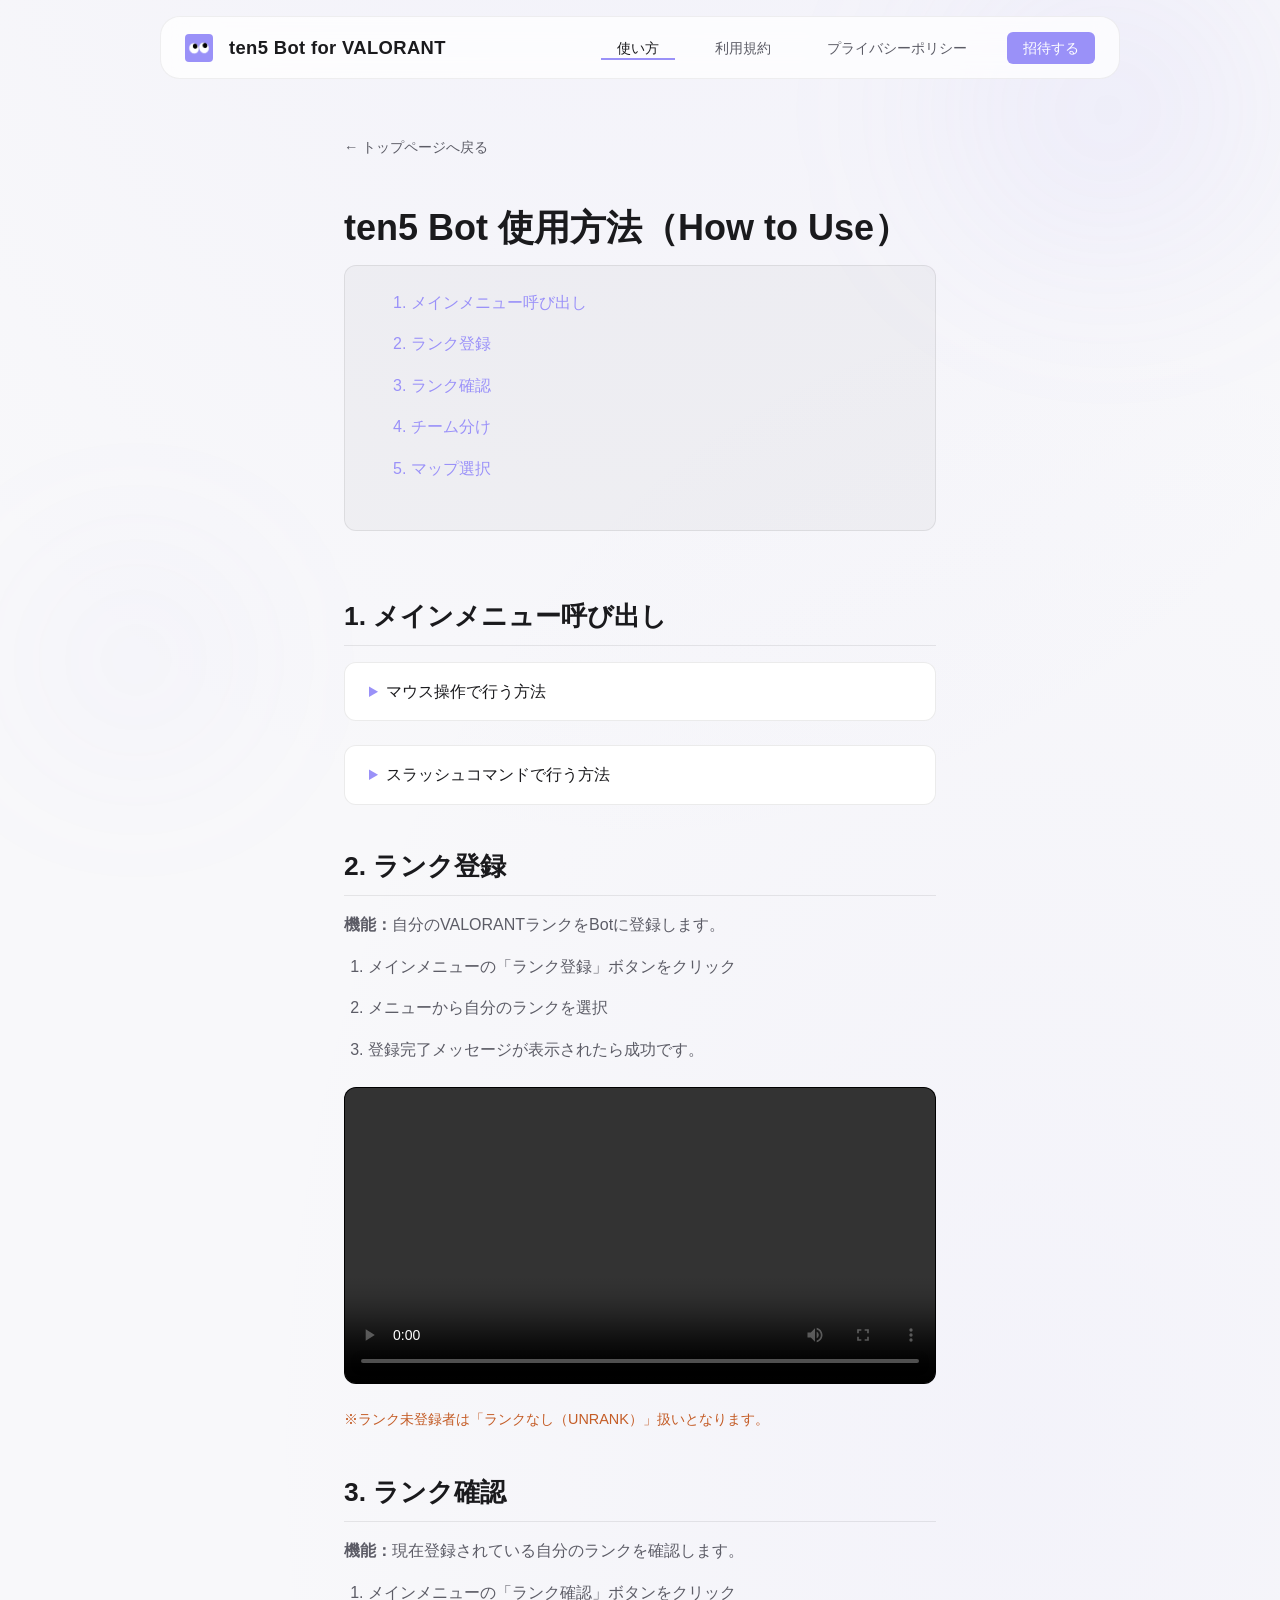
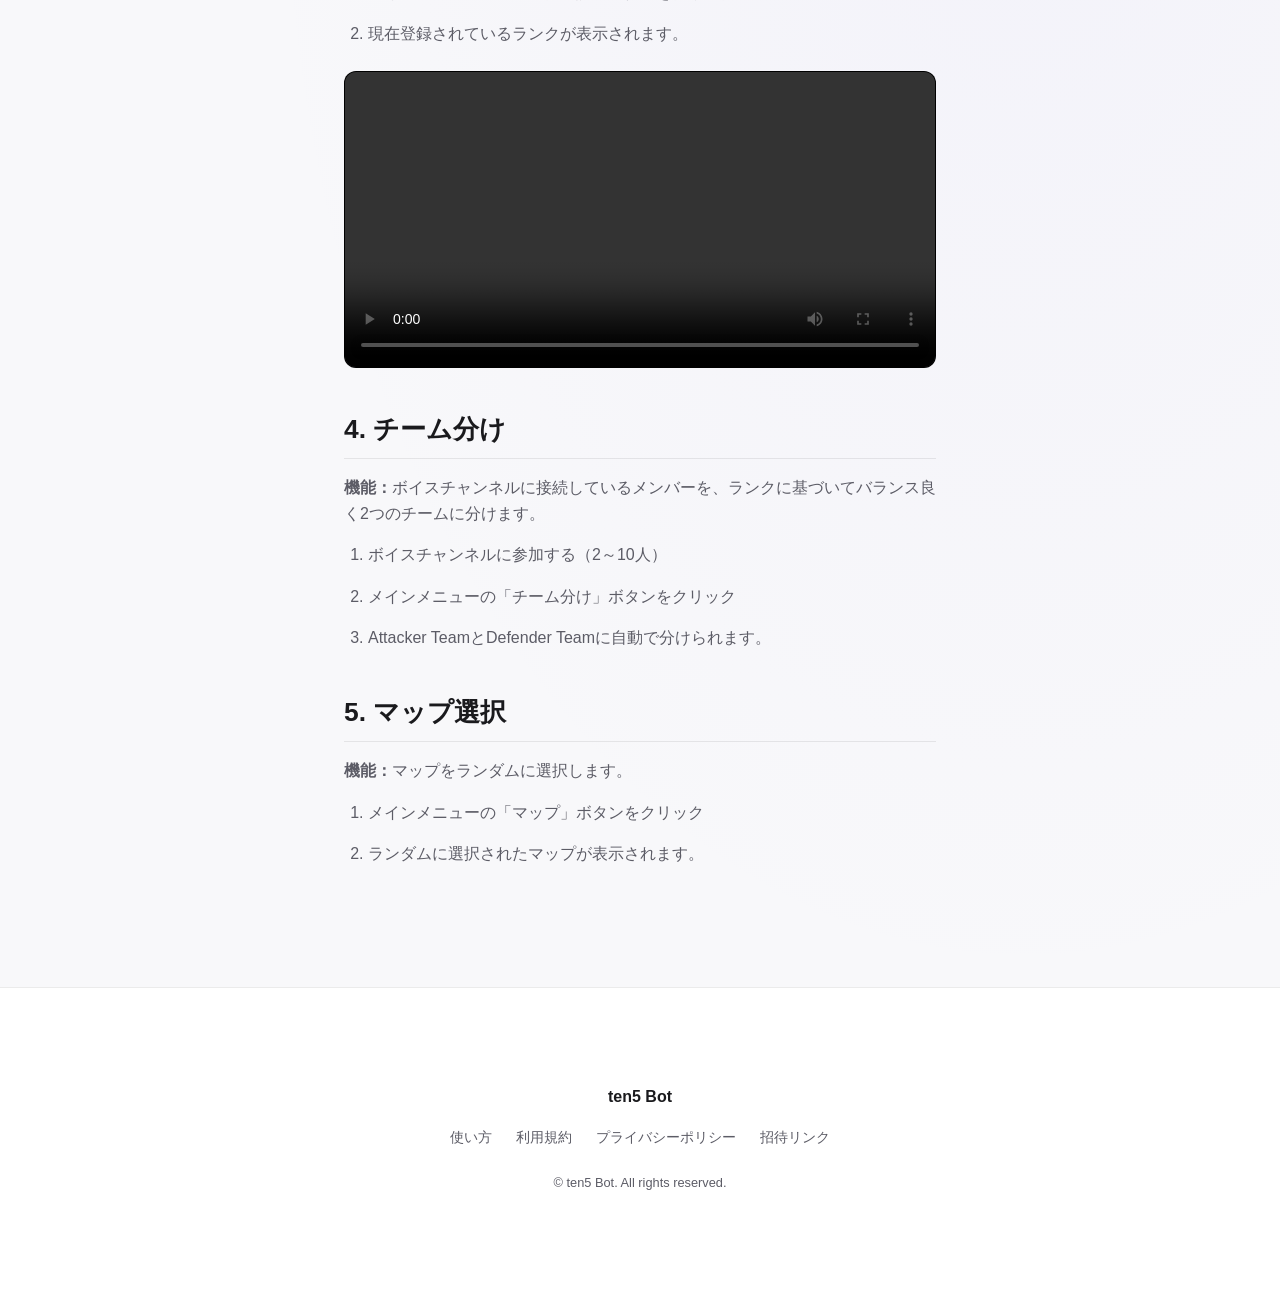
==== commit 68767890: "Fix encoding: remove duplicate HTML, BOM, and mojibake Made-with: Cursor" ====
--- a/manual/index.html
+++ b/manual/index.html
@@ -24,6 +24,22 @@
   <meta name="twitter:image:alt" content="ten5 Bot 使い方">
   <link rel="stylesheet" href="../style.css">
   <link rel="icon" type="image/png" href="../img/ten5_icon1.png">
+
+  <script type="application/ld+json">
+    {
+      "@context": "https://schema.org",
+      "@type": "TechArticle",
+      "headline": "使い方 | ten5 Bot",
+      "about": ["VALORANT", "Discord", "Discord Bot", "VALORANTカスタム", "チーム分け", "ten5", "ten5 Bot"],
+      "inLanguage": "ja",
+      "url": "https://suidatte.github.io/ten5-docs/manual/",
+      "image": "https://suidatte.github.io/ten5-docs/img/ogp.jpg",
+      "publisher": {
+        "@type": "Organization",
+        "name": "ten5 Bot"
+      }
+    }
+  </script>
 </head>
 <body>
   <div class="bg-blob bg-blob--1" aria-hidden="true"></div>
@@ -57,7 +73,6 @@
     </div>
   </header>
 
-  <!-- 招待モーダル -->
   <div class="modal" id="invite-modal" role="dialog" aria-modal="true" aria-label="Botを招待" aria-hidden="true">
     <div class="modal__backdrop" data-modal-close></div>
     <div class="modal__content">
@@ -195,215 +210,3 @@
   <script src="../script.js"></script>
 </body>
 </html>
-<!DOCTYPE html>
-<html lang="ja">
-<head>
-  <meta charset="UTF-8">
-  <meta name="viewport" content="width=device-width, initial-scale=1.0">
-  <meta name="description" content="ten5 Bot縺ｮ菴ｿ縺・婿縲７ALORANT繧ｫ繧ｹ繧ｿ繝繧奪iscord縺ｧ驕句霧縺吶ｋ縺溘ａ縺ｮ縲√Λ繝ｳ繧ｯ逋ｻ骭ｲ/繝ｩ繝ｳ繧ｯ遒ｺ隱・繝√・繝蛻・￠/繝槭ャ繝鈴∈謚槭・謇矩・ｒ隗｣隱ｬ縺励∪縺吶・>
-  <title>菴ｿ縺・婿 | ten5 Bot</title>
-  <meta name="robots" content="index,follow,max-image-preview:large,max-snippet:-1,max-video-preview:-1">
-  <link rel="canonical" href="https://suidatte.github.io/ten5-docs/manual/">
-  <link rel="alternate" hreflang="ja" href="https://suidatte.github.io/ten5-docs/manual/">
-  <link rel="alternate" hreflang="x-default" href="https://suidatte.github.io/ten5-docs/manual/">
-  <meta property="og:type" content="article">
-  <meta property="og:locale" content="ja_JP">
-  <meta property="og:site_name" content="ten5 Bot">
-  <meta property="og:title" content="菴ｿ縺・婿 | ten5 Bot">
-  <meta property="og:description" content="VALORANT繧ｫ繧ｹ繧ｿ繝繧奪iscord縺ｧ驕句霧縺吶ｋ縺溘ａ縺ｮ縲√Λ繝ｳ繧ｯ逋ｻ骭ｲ/繝ｩ繝ｳ繧ｯ遒ｺ隱・繝√・繝蛻・￠/繝槭ャ繝鈴∈謚槭・謇矩・・>
-  <meta property="og:url" content="https://suidatte.github.io/ten5-docs/manual/">
-  <meta property="og:image" content="https://suidatte.github.io/ten5-docs/img/ogp.jpg">
-  <meta property="og:image:alt" content="ten5 Bot 菴ｿ縺・婿">
-  <meta name="twitter:card" content="summary_large_image">
-  <meta name="twitter:title" content="菴ｿ縺・婿 | ten5 Bot">
-  <meta name="twitter:description" content="VALORANT繧ｫ繧ｹ繧ｿ繝繧奪iscord縺ｧ驕句霧縺吶ｋ縺溘ａ縺ｮ縲√Λ繝ｳ繧ｯ逋ｻ骭ｲ/繝ｩ繝ｳ繧ｯ遒ｺ隱・繝√・繝蛻・￠/繝槭ャ繝鈴∈謚槭・謇矩・・>
-  <meta name="twitter:image" content="https://suidatte.github.io/ten5-docs/img/ogp.jpg">
-  <meta name="twitter:image:alt" content="ten5 Bot 菴ｿ縺・婿">
-  <link rel="stylesheet" href="../style.css">
-  <link rel="icon" type="image/png" href="../img/ten5_icon1.png">
-
-  <script type="application/ld+json">
-    {
-      "@context": "https://schema.org",
-      "@type": "TechArticle",
-      "headline": "菴ｿ縺・婿 | ten5 Bot",
-      "about": ["VALORANT", "Discord", "Discord Bot", "VALORANT繧ｫ繧ｹ繧ｿ繝", "繝√・繝蛻・￠", "ten5", "ten5 Bot"],
-      "inLanguage": "ja",
-      "url": "https://suidatte.github.io/ten5-docs/manual/",
-      "image": "https://suidatte.github.io/ten5-docs/img/ogp.jpg",
-      "publisher": {
-        "@type": "Organization",
-        "name": "ten5 Bot"
-      }
-    }
-  </script>
-</head>
-<body>
-  <div class="bg-blob bg-blob--1" aria-hidden="true"></div>
-  <div class="bg-blob bg-blob--2" aria-hidden="true"></div>
-
-  <header class="header" id="header">
-    <div class="header__inner">
-      <a href="../" class="header__brand" aria-label="ten5 Bot for VALORANT 繝医ャ繝励∈">
-        <img src="../img/ten5_icon1.png" alt="" class="header__brand-icon" width="28" height="28">
-        <span class="header__brand-text">ten5 Bot<span class="header__brand-suffix"> for VALORANT</span></span>
-      </a>
-      <nav class="nav" aria-label="繝｡繧､繝ｳ繝翫ン繧ｲ繝ｼ繧ｷ繝ｧ繝ｳ">
-        <ul class="nav__list">
-          <li><a href="../manual/" class="nav__link nav__link--current">菴ｿ縺・婿</a></li>
-          <li><a href="../terms/" class="nav__link">蛻ｩ逕ｨ隕冗ｴ・/a></li>
-          <li><a href="../privacy/" class="nav__link">繝励Λ繧､繝舌す繝ｼ繝昴Μ繧ｷ繝ｼ</a></li>
-          <li><a href="#" class="nav__link nav__link--cta" data-invite-modal>諡帛ｾ・☆繧・/a></li>
-        </ul>
-      </nav>
-      <button type="button" class="header__menu-btn" aria-label="繝｡繝九Η繝ｼ繧帝幕縺・ aria-expanded="false" aria-controls="nav-menu">
-        <span class="header__menu-icon"></span>
-      </button>
-    </div>
-    <div class="header__mobile" id="nav-menu" aria-hidden="true">
-      <ul class="nav__list nav__list--mobile">
-        <li><a href="../manual/" class="nav__link nav__link--current">菴ｿ縺・婿</a></li>
-        <li><a href="../terms/" class="nav__link">蛻ｩ逕ｨ隕冗ｴ・/a></li>
-        <li><a href="../privacy/" class="nav__link">繝励Λ繧､繝舌す繝ｼ繝昴Μ繧ｷ繝ｼ</a></li>
-        <li><a href="#" class="nav__link nav__link--cta" data-invite-modal>諡帛ｾ・☆繧・/a></li>
-      </ul>
-    </div>
-  </header>
-
-  <div class="modal" id="invite-modal" role="dialog" aria-modal="true" aria-label="Bot繧呈魚蠕・ aria-hidden="true">
-    <div class="modal__backdrop" data-modal-close></div>
-    <div class="modal__content">
-      <button type="button" class="modal__close" aria-label="髢峨§繧・ data-modal-close></button>
-      <p class="modal__icon-wrap">
-        <img src="../img/ten5_icon1.png" alt="" class="modal__icon" width="48" height="48">
-      </p>
-      <div class="invite-agree">
-        <label class="invite-agree__item">
-          <input type="checkbox" name="agree-terms-modal" id="agree-terms-modal" class="invite-agree__input">
-          <span class="invite-agree__check"></span>
-          <span><a href="../terms/">蛻ｩ逕ｨ隕冗ｴ・/a>縺ｫ蜷梧э縺吶ｋ</span>
-        </label>
-        <label class="invite-agree__item">
-          <input type="checkbox" name="agree-privacy-modal" id="agree-privacy-modal" class="invite-agree__input">
-          <span class="invite-agree__check"></span>
-          <span><a href="../privacy/">繝励Λ繧､繝舌す繝ｼ繝昴Μ繧ｷ繝ｼ</a>縺ｫ蜷梧э縺吶ｋ</span>
-        </label>
-      </div>
-      <a href="https://discord.com/oauth2/authorize?client_id=1461335201685831790&amp;permissions=8&amp;integration_type=0&amp;scope=bot+applications.commands" id="invite-btn-modal" class="btn btn--primary btn--block invite-btn" aria-disabled="true" target="_blank" rel="noopener noreferrer">
-        Bot繧偵し繝ｼ繝舌・縺ｫ諡帛ｾ・☆繧・
-      </a>
-    </div>
-  </div>
-
-  <main class="doc-page">
-    <div class="container">
-      <a href="../" class="doc-page__back">竊・繝医ャ繝励・繝ｼ繧ｸ縺ｸ謌ｻ繧・/a>
-      <h1 class="doc-page__title">ten5 Bot 菴ｿ逕ｨ譁ｹ豕包ｼ・ow to Use・・/h1>
-
-      <nav class="doc-page__nav" aria-label="逶ｮ谺｡">
-        <ul>
-          <li><a href="#menu">1. 繝｡繧､繝ｳ繝｡繝九Η繝ｼ蜻ｼ縺ｳ蜃ｺ縺・/a></li>
-          <li><a href="#rank-register">2. 繝ｩ繝ｳ繧ｯ逋ｻ骭ｲ</a></li>
-          <li><a href="#rank-check">3. 繝ｩ繝ｳ繧ｯ遒ｺ隱・/a></li>
-          <li><a href="#team-split">4. 繝√・繝蛻・￠</a></li>
-          <li><a href="#map">5. 繝槭ャ繝鈴∈謚・/a></li>
-        </ul>
-      </nav>
-
-      <section id="menu">
-        <h2>1. 繝｡繧､繝ｳ繝｡繝九Η繝ｼ蜻ｼ縺ｳ蜃ｺ縺・/h2>
-
-        <details class="doc-accordion">
-          <summary class="doc-accordion__summary">繝槭え繧ｹ謫堺ｽ懊〒陦後≧譁ｹ豕・/summary>
-          <div class="doc-accordion__content">
-            <ol>
-              <li>繧ｵ繝ｼ繝舌・縺ｮ繝√Ε繝・ヨ谺・ｷｦ蛛ｴ縺ｮ縲鯉ｼ九阪・繧ｿ繝ｳ繧偵け繝ｪ繝・け</li>
-              <li>縲後い繝励Μ繧剃ｽｿ縺・阪ｒ繧ｯ繝ｪ繝・け</li>
-              <li>縲・ten5縲阪ｒ繧ｯ繝ｪ繝・け縲√メ繝｣繝・ヨ谺・↓縲・ten5縲阪→蜈･蜉帙＆繧後ｋ縺ｮ縺ｧ Enter</li>
-            </ol>
-            <figure class="doc-figure">
-              <video class="doc-figure__video" src="../img/menu_ui.mp4" controls playsinline></video>
-            </figure>
-          </div>
-        </details>
-
-        <details class="doc-accordion">
-          <summary class="doc-accordion__summary">繧ｹ繝ｩ繝・す繝･繧ｳ繝槭Φ繝峨〒陦後≧譁ｹ豕・/summary>
-          <div class="doc-accordion__content">
-            <ol>
-              <li>繧ｵ繝ｼ繝舌・縺ｮ繝√Ε繝ｳ繝阪Ν縺ｧ莉･荳九・繧ｹ繝ｩ繝・す繝･繧ｳ繝槭Φ繝峨ｒ蜈･蜉帙＠縺ｾ縺吶・/li>
-            </ol>
-            <pre class="doc-code"><code>/ten5</code></pre>
-            <ol start="2">
-              <li>Enter繧ｭ繝ｼ縺ｧ騾∽ｿ｡</li>
-            </ol>
-            <figure class="doc-figure">
-              <video class="doc-figure__video" src="../img/menu_cmd.mp4" controls playsinline></video>
-            </figure>
-          </div>
-        </details>
-      </section>
-
-      <section id="rank-register">
-        <h2>2. 繝ｩ繝ｳ繧ｯ逋ｻ骭ｲ</h2>
-        <p><strong>讖溯・・・/strong>閾ｪ蛻・・VALORANT繝ｩ繝ｳ繧ｯ繧達ot縺ｫ逋ｻ骭ｲ縺励∪縺吶・/p>
-        <ol>
-          <li>繝｡繧､繝ｳ繝｡繝九Η繝ｼ縺ｮ縲後Λ繝ｳ繧ｯ逋ｻ骭ｲ縲阪・繧ｿ繝ｳ繧偵け繝ｪ繝・け</li>
-          <li>繝｡繝九Η繝ｼ縺九ｉ閾ｪ蛻・・繝ｩ繝ｳ繧ｯ繧帝∈謚・/li>
-          <li>逋ｻ骭ｲ螳御ｺ・Γ繝・そ繝ｼ繧ｸ縺瑚｡ｨ遉ｺ縺輔ｌ縺溘ｉ謌仙粥</li>
-        </ol>
-        <figure class="doc-figure">
-          <video class="doc-figure__video" src="../img/rank.mp4" controls playsinline></video>
-        </figure>
-        <p class="doc-note">窶ｻ繝ｩ繝ｳ繧ｯ譛ｪ逋ｻ骭ｲ閠・・縲後Λ繝ｳ繧ｯ縺ｪ縺暦ｼ・NRANK・峨肴桶縺・→縺ｪ繧翫∪縺吶・/p>
-      </section>
-
-      <section id="rank-check">
-        <h2>3. 繝ｩ繝ｳ繧ｯ遒ｺ隱・/h2>
-        <p><strong>讖溯・・・/strong>迴ｾ蝨ｨ逋ｻ骭ｲ縺輔ｌ縺ｦ縺・ｋ閾ｪ蛻・・繝ｩ繝ｳ繧ｯ繧堤｢ｺ隱阪＠縺ｾ縺吶・/p>
-        <ol>
-          <li>繝｡繧､繝ｳ繝｡繝九Η繝ｼ縺ｮ縲後Λ繝ｳ繧ｯ遒ｺ隱阪阪・繧ｿ繝ｳ繧偵け繝ｪ繝・け</li>
-          <li>迴ｾ蝨ｨ逋ｻ骭ｲ縺輔ｌ縺ｦ縺・ｋ繝ｩ繝ｳ繧ｯ縺瑚｡ｨ遉ｺ縺輔ｌ縺ｾ縺吶・/li>
-        </ol>
-        <figure class="doc-figure">
-          <video class="doc-figure__video" src="../img/rank_check.mp4" controls playsinline></video>
-        </figure>
-      </section>
-
-      <section id="team-split">
-        <h2>4. 繝√・繝蛻・￠</h2>
-        <p><strong>讖溯・・・/strong>繝懊う繧ｹ繝√Ε繝ｳ繝阪Ν縺ｫ謗･邯壹＠縺ｦ縺・ｋ繝｡繝ｳ繝舌・繧偵√Λ繝ｳ繧ｯ縺ｫ蝓ｺ縺･縺・※繝舌Λ繝ｳ繧ｹ濶ｯ縺・縺､縺ｮ繝√・繝縺ｫ蛻・￠縺ｾ縺吶・/p>
-        <ol>
-          <li>繝懊う繧ｹ繝√Ε繝ｳ繝阪Ν縺ｫ蜿ょ刈縺吶ｋ・・・・0莠ｺ・・/li>
-          <li>繝｡繧､繝ｳ繝｡繝九Η繝ｼ縺ｮ縲後メ繝ｼ繝蛻・￠縲阪・繧ｿ繝ｳ繧偵け繝ｪ繝・け</li>
-          <li>Attacker Team縺ｨDefender Team縺ｫ閾ｪ蜍輔〒蛻・￠繧峨ｌ縺ｾ縺吶・/li>
-        </ol>
-      </section>
-
-      <section id="map">
-        <h2>5. 繝槭ャ繝鈴∈謚・/h2>
-        <p><strong>讖溯・・・/strong>繝槭ャ繝励ｒ繝ｩ繝ｳ繝繝縺ｫ驕ｸ謚槭＠縺ｾ縺吶・/p>
-        <ol>
-          <li>繝｡繧､繝ｳ繝｡繝九Η繝ｼ縺ｮ縲後・繝・・縲阪・繧ｿ繝ｳ繧偵け繝ｪ繝・け</li>
-          <li>繝ｩ繝ｳ繝繝縺ｫ驕ｸ謚槭＆繧後◆繝槭ャ繝励′陦ｨ遉ｺ縺輔ｌ縺ｾ縺吶・/li>
-        </ol>
-      </section>
-    </div>
-  </main>
-
-  <footer class="footer">
-    <div class="container footer__inner">
-      <div class="footer__brand">ten5 Bot</div>
-      <nav class="footer__nav" aria-label="繝輔ャ繧ｿ繝ｼ繝翫ン繧ｲ繝ｼ繧ｷ繝ｧ繝ｳ">
-        <a href="../manual/">菴ｿ縺・婿</a>
-        <a href="../terms/">蛻ｩ逕ｨ隕冗ｴ・/a>
-        <a href="../privacy/">繝励Λ繧､繝舌す繝ｼ繝昴Μ繧ｷ繝ｼ</a>
-        <a href="https://discord.com/oauth2/authorize?client_id=1461335201685831790&amp;permissions=8&amp;integration_type=0&amp;scope=bot+applications.commands" target="_blank" rel="noopener noreferrer">諡帛ｾ・Μ繝ｳ繧ｯ</a>
-      </nav>
-      <p class="footer__copy">&copy; ten5 Bot. All rights reserved.</p>
-    </div>
-  </footer>
-
-  <script src="../script.js"></script>
-</body>
-</html>
